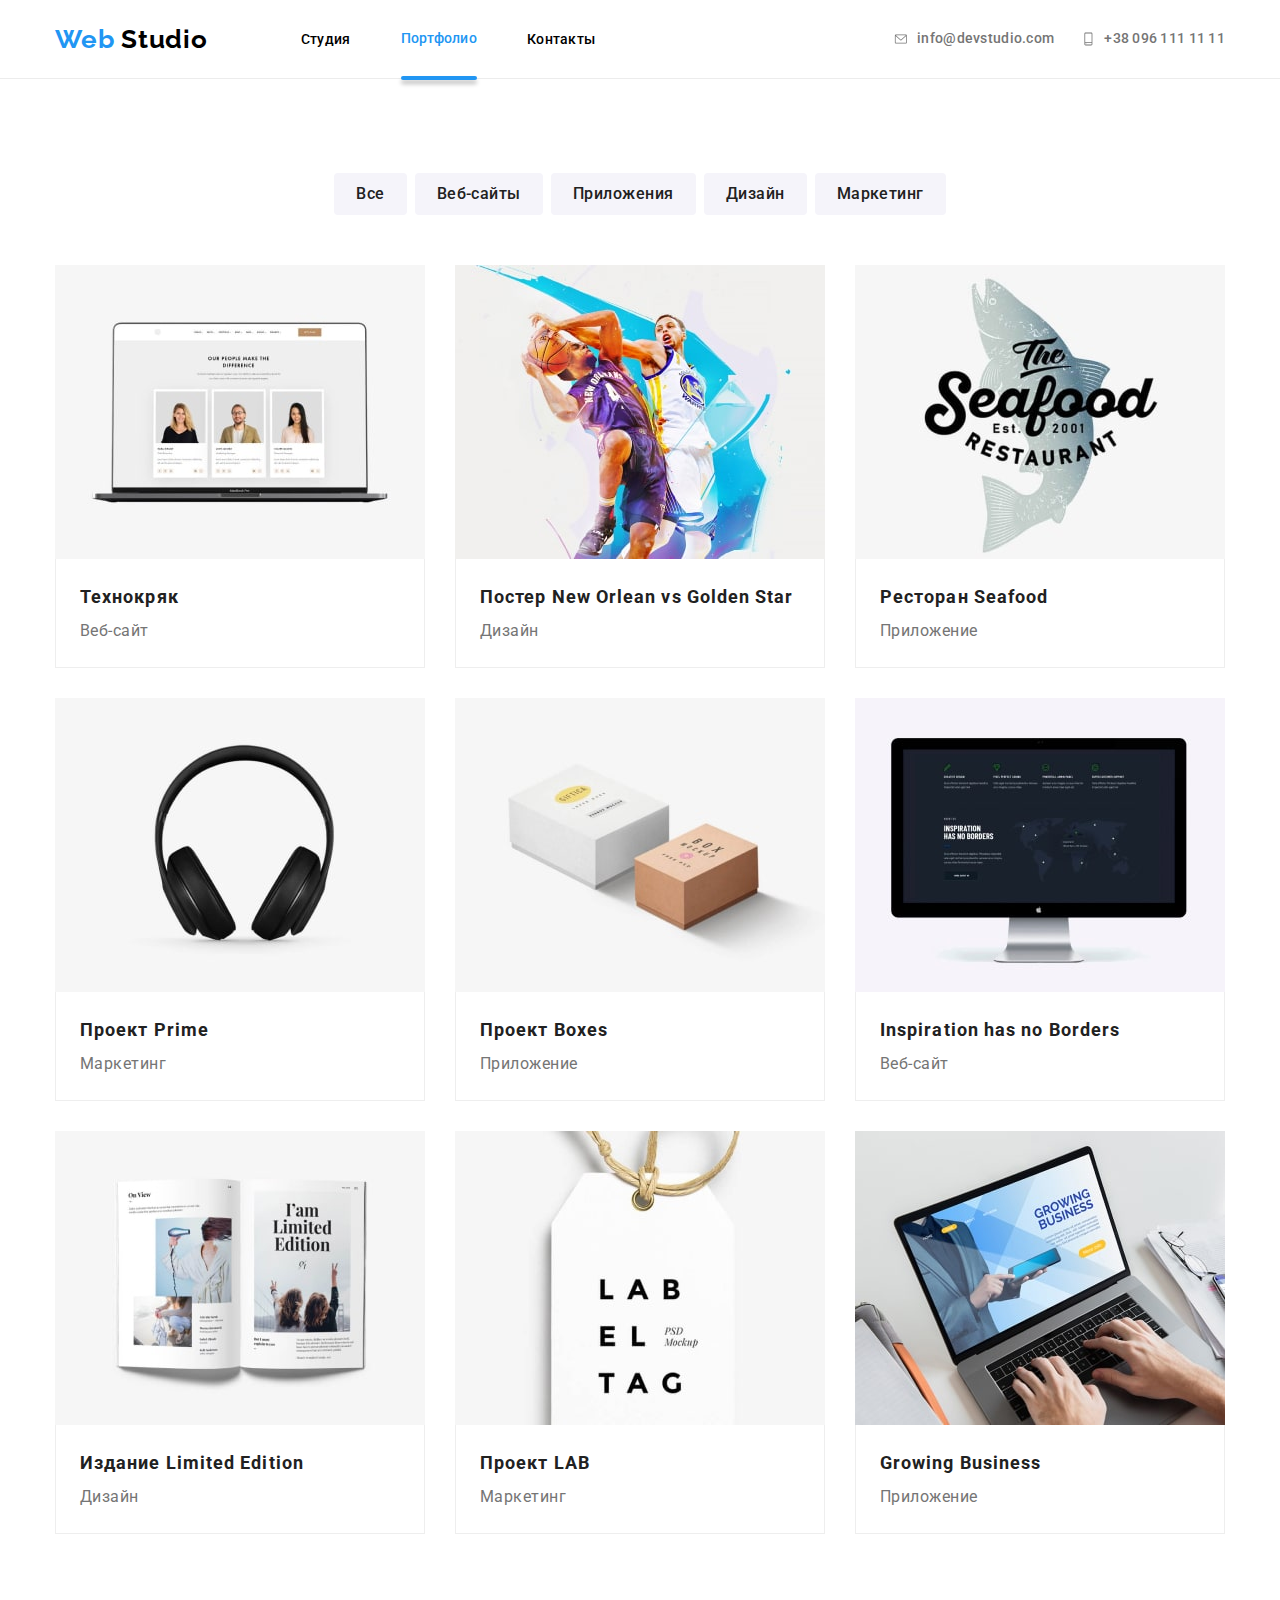
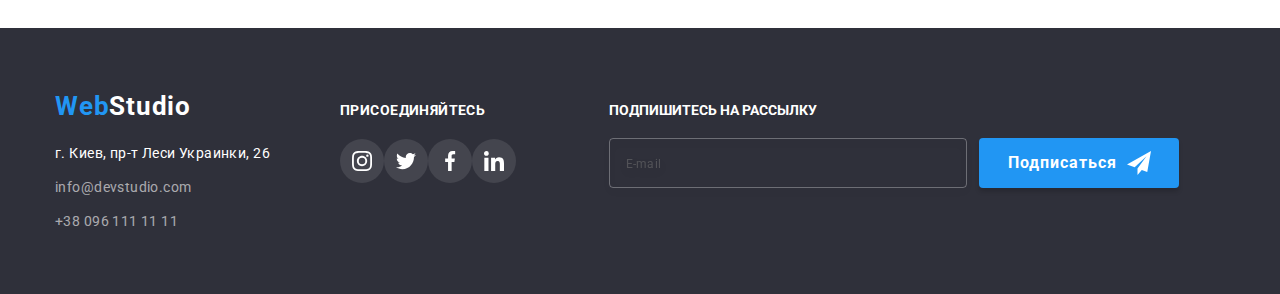
==== portfolio.html @ 538fdc93 "make hw-08" ====
<!DOCTYPE html>
<html lang="en">
<head>
    <meta charset="UTF-8">
    <meta http-equiv="X-UA-Compatible" content="IE=edge">
    <meta name="viewport" content="width=device-width, initial-scale=1.0">
    <title>homework-7-2</title>
    <link rel="preconnect" href="https://fonts.googleapis.com">
<link rel="preconnect" href="https://fonts.gstatic.com" crossorigin>
<link href="https://fonts.googleapis.com/css2?family=Montserrat&family=Oleo+Script&family=Raleway:wght@700&family=Roboto:wght@400;500;700;900&display=swap" rel="stylesheet">
<link rel="stylesheet" href="https://cdnjs.cloudflare.com/ajax/libs/modern-normalize/1.1.0/modern-normalize.min.css" integrity="sha512-wpPYUAdjBVSE4KJnH1VR1HeZfpl1ub8YT/NKx4PuQ5NmX2tKuGu6U/JRp5y+Y8XG2tV+wKQpNHVUX03MfMFn9Q==" crossorigin="anonymous" referrerpolicy="no-referrer" />
<link rel="stylesheet" href="./css/main.min.css">
<body>
    <header class="header">
        <div class="container">
<a class="logo header__logo" href="">Web
    <span class="part-logo">Studio</span>
</a>
    <nav class="nav" >
        <ul class="nav-list">
            <li class="list nav__item nav__margin">
                <a class="nav__link link" href="index.html">Студия
                </a>
            </li>
            <li class="list nav__item-current nav__margin">
                <a class="nav__link link" href="portfolio.html">Портфолио
                </a>
            </li>
            <li class="list nav__item nav__margin">
                <a class="nav__link link" href="">Контакты
                </a>
            </li>
        </ul>
</nav>
<div class="connect">
    <a class="connect__mail"  href="mailtohtpps/info@devstudio.com">
        <svg class="head-envelope" width="16" height="12">
            <use href="./images/symbol-defs.svg#icon-envelope">
            </use>
    </svg>info@devstudio.com
    </a>
    <a class="connect__phone" href="tel:+380961111111">
        <svg class="head-phone" width="10" height="16">
            <use href="./images/symbol-defs.svg#icon-smartphone">
            </use>
    </svg>+38 096 111 11 11
    </a>
</div>
</div>
    </header>
    <main>
        <section class="portfolio-section">
            <div class="container">
            <ul class="btn-group">
                <li class="list"><button type="button" class="main__button pointer">Все</button></li>
                <li class="list"><button type="button" class="main__button pointer">Веб-сайты</button></li>
                <li class="list"><button type="button" class="main__button pointer">Приложения</button></li>
                <li class="list"><button type="button" class="main__button pointer">Дизайн</button></li>
                <li class="list"><button type="button" class="main__button pointer">Маркетинг</button></li>
            </ul>        
            <ul class="grid">
                <li class="list grid__item grid__indent">
                    <article class="product">
                    <a class="link product__link" href="">
                    <div class="product__thumb">
                    <img src="./images/img-notebook.jpg" alt="site dispaying on screen of notebook" width="370" height="294">
                    <p class="product-description">
                        Ресурс предлагает комплексные предложения с разным уровнем функционала и сервисов. Все это позволит посетителю получить 
                            исчерпывающие сведения о компании или частном лице.
                    </p>
                    </div>
                        <div class="cards-footer">
                    <h3 class="product__title">
                        Технокряк
                    </h3>
                        <p class="product__description">Веб-сайт</p>
                    </div>
                </a>
            </article>
                </li>
                <li class="list grid__item">
                    <article class="product">
                <a class="link product__link" href="">
                    <img src="./images/img-basketball.jpg" alt="basketball teams battle poster" width="370" height="294">
                    <div class="cards-footer">
                        <h3 class="product__title">
                        Постер New Orlean vs Golden Star
                    </h3>
                        <p class="product__description">Дизайн</p>
                    </div>
                </a>
            </article>
                </li> 
                <li class="list grid__item">
                    <article class="product">
                    <a class="link product__link" href="">
                    <img src="./images/img-seafood.jpg" alt="seafood restaurant" width="370" height="294">
                        <div class="cards-footer">
                            <h3 class="product__title">
                            Ресторан Seafood
                        </h3>
                        <p class="product__description">Приложение</p>
                    </div>
                </a>
            </article>
                </li> 
                <li class="list grid__item">
                    <article class="product">
                    <a class="link product__link" href="">
                    <img src="./images/img-headphones.jpg" alt="headphones" width="370" height="294">
                    <div class="cards-footer">
                        <h3 class="product__title">
                            Проект Prime
                        </h3>
                        <p class="product__description">Маркетинг</p>
                    </div>
                </a>
            </article>
                </li> 
                <li class="list grid__item">
                    <article class="product">
                    <a class="link product__link" href="">
                    <img src="./images/img-box.jpg" alt="boxes" width="370" height="294">
                        <div class="cards-footer">
                            <h3 class="product__title">
                        Проект Boxes
                        </h3>
                        <p class="product__description">Приложение</p>
                    </div>
                </a>
            </article>
                </li> 
                <li class="list grid__item">
                    <a class="link product__link" href="">
                    <img src="./images/img-imac.jpg" alt="imac" width="370" height="294">
                        <div class="cards-footer">
                            <h3 class="product__title">
                        Inspiration has no Borders  
                        </h3>
                        <p class="product__description">Веб-сайт</p>
                    </div>
                </a>
                </li> 
                <li class="list grid__item">
                    <article class="product">
                    <a class="link product__link" href="">
                    <img class="card-image" src="./images/img-magazine.jpg" alt="open magazine" width="370" height="294">
                        <div class="cards-footer">
                            <h3 class="product__title">
                        Издание Limited Edition
                        </h3>
                        <p class="product__description">Дизайн</p>
                    </div>
                </a>
            </article>
                </li> 
                <li class="list grid__item">
                    <article class="product">
                    <a class="link product__link" href="">
                    <img class="card-image" src="./images/img-label.jpg" alt="label" width="370" height="294">
                        <div class="cards-footer">
                            <h3 class="product__title">
                            Проект LAB
                        </h3>
                        <p class="product__description">Маркетинг</p>
                    </div>
                    </a>
                </article>
                </li> 
                <li class="list grid__item">
                    <article class="product">
                    <a class="link product__link" href="">
                    <img class="card-image" src="./images/img-macbook.jpg" alt="people work on macbook" width="370" height="294">
                    <div class="cards-footer">
                        <h3 class="product__title">
                        Growing Business
                    </h3>
                        <p class="product__description">Приложение</p>
                    </div>
                </a>
            </article>
                </li>
            </ul>
        </div>
        </section>
    </main>
    <footer class="footer">
        <div class="container contact-wrap">
        <div>
        <a class="footer__logo" href="">Web<span class="footer__logo--part">Studio</span></a>
        <address class="adress">г. Киев, пр-т Леси Украинки, 26</address>
        <a class="link footer__link" href="mailtohtpps/info@devstudio.com">info@devstudio.com</a>
        <a class="link footer__link" href="tel:+380961111111">+38 096 111 11 11</a>
        </div>
        <div class="social-network-footer">
        <p class="join join__indent">присоединяйтесь</p>
        <ul class="social-network-list">
                    <li class="soc-item .list">
                        <a class="social-links" href="">
                        <svg class="worker-soc-icon" width="20" height="20">
                            <use href="./images/symbol-defs.svg#icon-instagram-2">
                            </use>
                        </svg>
                    </a>
                </li>
                    <li class="soc-item">
                        <a class="social-links" href="">
                        <svg class="worker-soc-icon" width="20" height="20">
                            <use href="./images/symbol-defs.svg#icon-twitter">
                            </use>
                        </svg>
                    </a>
                </li>
                    <li class="soc-item .list">
                        <a class="social-links" href="">
                        <svg class="worker-soc-icon" width="20" height="20">
                            <use href="./images/symbol-defs.svg#icon-facebook">
                            </use>
                        </svg>
                    </a>
                </li>
                    <li class="soc-item .list">
                        <a class="social-links" href="">
                        <svg class="worker-soc-icon" width="20" height="20">
                            <use href="./images/symbol-defs.svg#icon-linkedin">
                            </use>
                        </svg>
                    </a>
                </li>
                </ul>
            </div>
            <div class="footer-form-container">
                <form class="footer-form">
                  <div class="footer-mail-input">
                    <label for="footer-mail">Подпишитесь на рассылку</label>
                    <input 
                    class="sign-helper" 
                    type="text" 
                    name="footer-mail" 
                    id="footer-mail" 
                    placeholder="E-mail"
                    title="IvanSulyma@gmail.com">
                  </div>
                  <button type="submit" class="sign-button">Подписаться <svg class="footer-form-icon"
                    width="24px" height="24px">
                    <use href="./images/symbol-defs.svg#icon-send"></use>
                  </svg>
                </button>
                </form>
              </div>
            </div>
</footer>
</body>
</html>
---- css/main.min.css ----
:root{--accent-color: #2196F3;--accent-logo-color:#000000;--hero-color:#2F303A;--main-white-color:#FFFFFF;--second-section-color:#F5F4FA;--main-font-color:#757575;--header-color:#212121;--modal-window-background:rgba(0, 0, 0, 0.1)}/*! modern-normalize v1.1.0 | MIT License | https://github.com/sindresorhus/modern-normalize */*,::before,::after{box-sizing:border-box}html{line-height:1.15;-webkit-text-size-adjust:100%;-moz-tab-size:4;tab-size:4}body{margin:0;font-family:system-ui,-apple-system,"Segoe UI",Roboto,Helvetica,Arial,sans-serif,"Apple Color Emoji","Segoe UI Emoji"}hr{height:0;color:inherit}abbr[title]{text-decoration:underline dotted}b,strong{font-weight:bolder}code,kbd,samp,pre{font-family:ui-monospace,SFMono-Regular,Consolas,"Liberation Mono",Menlo,monospace;font-size:1em}small{font-size:80%}sub,sup{font-size:75%;line-height:0;position:relative;vertical-align:baseline}sub{bottom:-0.25em}sup{top:-0.5em}table{text-indent:0;border-color:inherit}button,input,optgroup,select,textarea{font-family:inherit;font-size:100%;line-height:1.15;margin:0}button,select{text-transform:none}button,[type=button],[type=reset],[type=submit]{-webkit-appearance:button}::-moz-focus-inner{border-style:none;padding:0}:-moz-focusring{outline:1px dotted ButtonText}:-moz-ui-invalid{box-shadow:none}legend{padding:0}progress{vertical-align:baseline}::-webkit-inner-spin-button,::-webkit-outer-spin-button{height:auto}[type=search]{-webkit-appearance:textfield;outline-offset:-2px}::-webkit-search-decoration{-webkit-appearance:none}::-webkit-file-upload-button{-webkit-appearance:button;font:inherit}summary{display:list-item}.container{width:100%;margin:0 auto;padding-left:15px;padding-right:15px}@media screen and (min-width: 480px){.container{width:480px}}@media screen and (min-width: 768px){.container{width:768px}}@media screen and (min-width: 1200px){.container{width:1200px}}body{font-family:"Roboto",monotype;color:var(--main-font-color)}p,h1,h2,h3,h4,h5,h6{margin:0}ul,ol{margin:0;padding-left:0;list-style:none}a{text-decoration:none}img{display:block;max-width:100%;height:auto;width:100%}.list{list-style:none}.logo{font-family:"Raleway",sans-serif;font-weight:700;font-size:26px;line-height:1.1923076923;letter-spacing:.03em;color:var(--accent-color);margin:15 24 0 25;transition-duration:250ms;transition-timing-function:cubic-bezier(0.4, 0, 0.2, 1)}.logo:hover{color:var(--accent-color)}.part-logo{color:var(--accent-logo-color);margin-right:93px}.part-logo:hover,.part-logo:focus{color:var(--accent-color)}.header{color:var(--main-white-color);border-bottom:1px solid #ececec}.header .container{display:flex;align-items:center}.nav-list{display:flex}.nav__item{padding-top:30px;padding-bottom:30px}.nav__item:not(:last-child){margin-right:50px}.nav__item-current{margin-right:50px}.nav__link{font-size:14px;font-weight:500;letter-spacing:.02em;line-height:1.14;color:var(--accent-logo-color);padding-top:10px;padding-bottom:10px;transition-duration:250ms;transition-timing-function:cubic-bezier(0.4, 0, 0.2, 1)}.nav__link:hover,.nav__link:focus{color:var(--accent-color)}.nav__item-current{display:flex;position:relative;align-items:center}.nav__item-current a{color:var(--accent-color)}.nav__item-current::after{content:"";position:absolute;width:100%;height:4px;background-color:var(--accent-color);border-radius:2px;box-shadow:0px 4px 4px rgba(0,0,0,.25);bottom:-2px;left:0}.connect{display:flex;margin-left:auto}.connect a{display:flex;font-size:14px;font-weight:500;letter-spacing:.02em;line-height:1.14;color:var(--main-font-color);padding-top:15px;padding-bottom:15px;align-items:center;transition-duration:250ms;transition-timing-function:cubic-bezier(0.4, 0, 0.2, 1)}.connect a:hover,.connect a:focus{color:var(--accent-color)}.connect__mail{margin-right:30px}.head-phone{margin-right:10px;align-items:center;fill:currentColor}.head-envelope{margin-right:10px;fill:currentColor}.hero{margin:0 auto;background-image:linear-gradient(rgba(47, 48, 58, 0.4), rgba(47, 48, 58, 0.4)),url(../images/hero-img.jpg);background-color:var(--hero-color);background-repeat:no-repeat;background-size:cover}.hero-container{display:block;padding-top:200px;padding-bottom:200px}.hero__header{font-size:44px;font-weight:900;letter-spacing:.06em;line-height:1.36;text-align:center;text-transform:uppercase;color:var(--main-white-color);max-width:696px;margin:0 auto 30px}.hero__button{min-width:200px;height:50px;justify-content:center;font-family:"Roboto",monotype;font-weight:700;font-size:16px;line-height:1.875;align-items:center;letter-spacing:.06em;color:var(--main-white-color);background-color:var(--accent-color);border-radius:4px;margin:0 500px;border:none}.hero__button:hover,.hero__button:focus{color:var(--main-white-color);box-shadow:0px 4px 4px rgba(0,0,0,.15)}.pointer{cursor:pointer}.spec__list{display:flex;flex-wrap:wrap;gap:30px}.spec__list--indent{margin-bottom:30px}.specific{padding-top:60px;padding-bottom:60px}@media screen and (min-width: 1200px){.specific{padding-top:94px;padding-bottom:94px}}.head-spec-list{font-size:14px;font-weight:700;letter-spacing:.03em;line-height:1.14;text-transform:uppercase;color:var(--header-color);margin-bottom:10px;text-align:center}.main-font{font-size:14px;letter-spacing:.03em;line-height:1.7}.spec__list--rectangle{display:flex;min-height:120px;background-color:var(--second-section-color);border-radius:4px;justify-content:space-around;align-items:center}@media screen and (min-width: 768px){.spec__item{width:calc((100% - 30px)/2)}}@media screen and (min-width: 1200px){.spec__item{width:calc((100% - 90px)/4)}}.work{padding-bottom:94px}@media screen and (max-width: 1200px){.work{display:none}}.work__header{font-size:36px;font-weight:700;letter-spacing:.03em;line-height:1.17;text-align:center;color:var(--header-color)}.header__indent{margin-bottom:50px}.work__item{position:relative}.work-bottom-text{display:inline-block;font-size:14px;font-weight:700;letter-spacing:.03em;line-height:1.14;color:var(--main-white-color);text-align:center;vertical-align:top;text-transform:uppercase;padding:27px 0;content:"";position:absolute;bottom:0;width:100%;background-color:rgba(47,48,58,.8)}.work__list{display:flex}.work__list .list:not(:last-child){margin-right:30px}.worker-soc-icon-team{fill:#afb1b8}.social-links:hover .worker-soc-icon-team{fill:#fff}.social-links:focus .worker-soc-icon-team{fill:#fff}.team{background-color:var(--second-section-color)}@media screen and (max-width: 480px){.team{padding-top:60px;padding-bottom:60px}}@media screen and (min-width: 480px){.team{padding-top:60px;padding-bottom:60px}}@media screen and (min-width: 1200px){.team{padding-top:94px;padding-bottom:94px}}.team__list{display:flex;flex-wrap:wrap;gap:30px}.team__item{width:100%;min-height:368px;box-shadow:0px 1px 3px rgba(0,0,0,.12),0px 1px 1px rgba(0,0,0,.14),0px 2px 1px rgba(0,0,0,.2);border-radius:0px 0px 4px 4px}@media screen and (min-width: 768px){.team__item{width:calc((100% - 30px)/2)}}@media screen and (min-width: 1200px){.team__item{width:calc((100% - 90px)/4)}}.team__image{max-width:100%;height:auto;display:block}.card-header{margin:0;padding:30px 0;background-color:var(--main-white-color);border-radius:0px 0px 4px 4px}.team__header{font-size:36px;font-weight:700;letter-spacing:.03em;line-height:1.17;text-align:center;color:var(--header-color)}@media screen and (max-width: 480px){.team__header{font-size:28px}}@media screen and (min-width: 480px){.team__header{font-size:28px}}@media screen and (min-width: 1200px){.team__header{font-size:36px}}.work__header{font-size:16px;font-weight:500;letter-spacing:.03em;line-height:1.18;text-align:center;margin-bottom:10px;color:var(--header-color)}.team-workers{text-align:center;margin-bottom:20px}.social__list{display:flex;justify-content:center}.social__item{width:44px;height:44px;margin-right:10px;border-radius:50%}.social__item :last-child{margin-right:0}.social__links{width:100%;height:100%;border-radius:50%;display:flex;justify-content:center;align-items:center;transition-duration:250ms;transition-timing-function:cubic-bezier(0.4, 0, 0.2, 1)}.social__links:hover,.social__links:focus{background-color:var(--accent-color)}.social__links:hover .worker-soc-icon-team,.social__links:focus .worker-soc-icon-team{fill:#fff}.client{min-height:100%}.client__list{display:flex;flex-wrap:wrap;gap:30px}@media screen and (min-width: 480px){.client__list{margin-bottom:60px}}.client__item{width:100%}@media screen and (min-width: 480px){.client__item{width:calc((100% - 30px)/2)}}@media screen and (min-width: 768px){.client__item{width:calc((100% - 60px)/3)}}@media screen and (min-width: 1200px){.client__item{width:calc((100% - 150px)/6)}}.client__icon{width:100%;height:92px;height:41px;width:47px;padding:16px 32px;transition-duration:250ms;transition-timing-function:cubic-bezier(0.4, 0, 0.2, 1)}.client__link{display:flex;width:100%;height:92px;justify-content:center;align-items:center;border:1px solid #afb1b8;fill:#afb1b8;border-radius:4px;transition-duration:250ms;transition-timing-function:cubic-bezier(0.4, 0, 0.2, 1)}.client__link svg{width:100%;height:100%}.client__link:hover,.client__link :focus{border-color:var(--accent-color)}.client__link:hover .client__icon,.client__link:focus .client__icon{fill:var(--accent-color)}.client__header{padding-top:60px;text-align:center;color:var(--header-color)}@media screen and (max-width: 480px){.client__header{font-size:28px}}@media screen and (min-width: 480px){.client__header{font-size:28px}}@media screen and (min-width: 1200px){.client__header{font-size:36px}}.footer__logo{font-size:26px;font-weight:700;letter-spacing:.03em;line-height:1.2;color:var(--accent-color);transition-duration:250ms;transition-timing-function:cubic-bezier(0.4, 0, 0.2, 1)}.footer__logo:hover,.footer__logo:focus{color:var(--accent-color)}.footer__logo--part{font-size:26px;font-weight:700;letter-spacing:.03em;line-height:1.2;color:var(--main-white-color)}.footer__logo--part:hover{color:var(--accent-color)}.footer__logo{margin-bottom:20px}.footer{padding-top:60px;padding-bottom:60px;background-color:var(--hero-color)}.footer a{display:block}.contact-wrap.container{display:flex;align-items:baseline}.footer__link{font-family:"Roboto",monotype;font-size:14px;letter-spacing:.03em;line-height:1.7;color:rgba(255,255,255,.6);transition-duration:250ms;transition-timing-function:cubic-bezier(0.4, 0, 0.2, 1)}.footer__link:not(:last-child){margin-bottom:10px}.footer__link:hover,.footer__link:focus{color:var(--accent-color)}address{font-size:14px;letter-spacing:.03em;line-height:1.7;font-style:normal;color:var(--main-white-color)}address :hover,address :focus{color:var(--accent-color)}.adress{margin-bottom:10px}.social-network-footer{display:flex;flex-direction:column;margin-left:70px}.join{font-size:14px;font-weight:700;letter-spacing:.03em;line-height:1.14;text-transform:uppercase;color:var(--main-white-color)}.join__indent{margin-top:10;margin-bottom:0}.social-network-list{display:flex;margin-top:20px}.social-network-list .social-links{padding:12px;width:44px;height:44px;display:block;border-radius:50%;background-color:rgba(255,255,255,.1)}.worker-soc-icon{fill:var(--main-white-color)}.social-links{transition-duration:250ms;transition-timing-function:cubic-bezier(0.4, 0, 0.2, 1)}.social-links:hover,.social-links:focus{background-color:var(--accent-color)}.social-links:hover .worker-soc-icon{fill:#fff}.social-links:focus .worker-soc-icon{fill:#fff}.footer-link:hover{color:var(--accent-color)}.footer-form{display:flex;align-items:flex-end}.footer-mail-input{display:flex;flex-direction:column}.footer-mail-input .helper::placeholder{color:rgba(255,255,255,.6)}.footer-mail-input label{font-weight:700;font-size:14px;line-height:1.142;text-transform:uppercase;color:var(--main-white-color)}.sign-helper{margin-top:20px;padding-top:15px;padding-right:16px;padding-bottom:15px;padding-left:16px;width:358px;border:1px solid rgba(255,255,255,.3);filter:drop-shadow(0px 4px 4px rgba(0, 0, 0, 0.15));border-radius:4px;background-color:rgba(0,0,0,0);color:var(--main-white-color);cursor:pointer}.footer-form-container{padding-top:14px;margin-left:93px}.sign-button{margin-left:12px;padding-top:10px;padding-right:28px;padding-bottom:10px;padding-left:29px;display:flex;align-items:center;font-weight:700;font-size:16px;line-height:1.875;letter-spacing:.06em;color:var(--main-white-color);background-color:var(--accent-color);border:0;box-shadow:0px 4px 4px rgba(0,0,0,.15);border-radius:4px;cursor:pointer}.footer-form-icon{margin-left:10px}.backdrop{width:100%;height:100vh;background-color:var(--modal-window-background);position:fixed;border:solid 1px var(--modal-window-background);top:0;transition-duration:250ms;transition-timing-function:cubic-bezier(0.4, 0, 0.2, 1);transition-delay:50ms}.backdrop.is-hidden .modal{transform:translate(0) scale(0.1);transform:rotate(180deg)}.modal{width:528px;min-height:581px;background-color:var(--main-white-color);border-radius:5px;box-shadow:0px 1px 3px rgba(0,0,0,.12),0px 1px 1px rgba(0,0,0,.14),0px 2px 1px rgba(0,0,0,.2);position:absolute;top:50%;left:50%;transform:translate(-50%, -50%) scale(1) rotate(0);transition:transform 300ms;padding:40px}.modal__title{font-size:20px;font-weight:700;letter-spacing:.03em;line-height:1.15;color:var(--header-color);margin-bottom:12px}.modal-close-button{position:absolute;top:8px;right:8px;width:30px;height:30px;border-radius:50%;padding:0;background-color:var(--main-white-color);border-color:var(--modal-window-background);outline:rgba(0,0,0,0);transition-duration:250ms;transition-timing-function:cubic-bezier(0.4, 0, 0.2, 1)}.modal-close-button:hover,.modal-close-button:focus{fill:var(--accent-color);cursor:pointer}.is-hidden{visibility:hidden;opacity:0;pointer-events:none}.modal-field{position:relative}.modal-input{width:100%;margin-bottom:10px;height:40px;border:1px solid rgba(33,33,33,.2);border-radius:4px;background-color:var(--main-white-color);padding-left:42px;padding-top:12px;padding-bottom:12px;color:var(--header-color);outline:rgba(0,0,0,0);transition-duration:250ms;transition-timing-function:cubic-bezier(0.4, 0, 0.2, 1);margin-top:4px}.modal-input:hover,.modal-input:focus{border-color:var(--accent-color);cursor:pointer}.modal-input::placeholder{font-size:12px;font-weight:400;letter-spacing:.01em;line-height:1.15;color:var(--main-font-color);outline:rgba(0,0,0,0)}.modal-input:hover+.modal-icon,.modal-input:focus+.modal-icon{fill:var(--accent-color)}.modal-icon{position:absolute;top:50%;left:15px;transform:translateY(-15%);transition-duration:250ms;transition-timing-function:cubic-bezier(0.4, 0, 0.2, 1)}.check-text{color:#2f303a;font-size:14px;display:flex}.check-text::before{content:"";width:16px;height:12px;border:2px solid #000;border-radius:3px;margin-right:5px}.modal-button{width:200px;height:50px;left:700px;top:712px;background:var(--accent-color);box-shadow:0px 4px 4px rgba(0,0,0,.15);border-radius:4px;border:none;font-size:16px;font-weight:700;letter-spacing:.06em;line-height:1.88;display:flex;justify-content:center;align-items:center;text-align:center;color:var(--main-white-color);outline:rgba(0,0,0,0);margin:0 auto;transition-duration:250ms;transition-timing-function:cubic-bezier(0.4, 0, 0.2, 1)}.modal-button:hover,.modal-button:focus{box-shadow:inset 0 0 10px 5px rgba(0,0,0,.3)}.modal-label{font-size:12px;letter-spacing:.01em;line-height:1.16;color:var(--main-font-color);padding-bottom:4px}.modal-text{width:100%;height:120px;border:1px solid rgba(33,33,33,.2);border-radius:4px;resize:none;font-size:12px;letter-spacing:.01em;line-height:1.16;color:var(--header-color);padding:12px 16px;outline:rgba(0,0,0,0);margin-top:4px;margin-bottom:20px}.modal-text:hover,.modal-text:focus{border-color:var(--accent-color);cursor:pointer}:last-child::placeholder{font-size:12px;letter-spacing:.01em;line-height:1.16;color:rgba(117,117,117,.5)}.modal-check{font-size:14px;letter-spacing:.03em;line-height:1.7;outline:rgba(0,0,0,0);transition-duration:250ms;transition-timing-function:cubic-bezier(0.4, 0, 0.2, 1)}.modal-check:checked+.checkbox-label::before{background-color:var(--accent-color);background-image:url(../svg/SVG/apply.svg);border:none;background-repeat:no-repeat;background-position:center}.modal-check:focus+.checkbox-label::before{border-color:var(--accent-color)}.modal-field{border-color:rgba(0,0,0,0);width:100%;padding:0}.modal-field-check{padding-top:0;margin-top:0;margin-bottom:30px;padding:0}.checkbox-label{display:flex;font-size:14px;letter-spacing:.03em;line-height:1.7;color:var(--main-font-color);align-items:center}.checkbox-label::before{content:"";width:16px;height:15px;border:2px solid var(--accent-logo-color);border-radius:3px;margin-right:8px}label .checkbox-label::before{margin-left:15px}.privacy-link{font-size:14px;letter-spacing:.03em;line-height:1.7;text-decoration-line:underline;color:var(--accent-color);margin:0;padding-left:3px}.visually-hidden{position:absolute;white-space:nowrap;width:1px;height:1px;overflow:hidden;border:0;padding:0;clip:rect(0 0 0 0);clip-path:inset(50%);margin:-1px}.main__button{font-size:16px;font-weight:500;letter-spacing:.03em;line-height:1.6;text-align:center;color:var(--header-color);background-color:var(--second-section-color);border:0px;border-radius:4px;transition-duration:250ms;transition-timing-function:cubic-bezier(0.4, 0, 0.2, 1)}.main__button:hover,.main__button:focus{background:var(--accent-color);color:var(--main-white-color);box-shadow:0px 3px 1px rgba(0,0,0,.1),0px 1px 2px rgba(0,0,0,.08),0px 2px 2px rgba(0,0,0,.12);border-radius:4px}.btn-group{display:flex;justify-content:center;margin-bottom:50px}.btn-group button{padding:8px 22px;border:none}.btn-group .list+.list{margin-left:8px}.grid{display:flex;flex-wrap:wrap;justify-content:center}.grid__item{min-width:calc((100% - 90px)/3);border-bottom:solid 1px #eee;margin-right:30px}.grid__item:nth-child(3n){margin-right:0}.grid__item:nth-child(-n+6){margin-bottom:30px}.grid__item:hover .product-description,.grid__item:focus .product-description{transform:translateY(0%)}.grid__item:hover,.grid__item:focus{box-shadow:0px 1px 1px rgba(0,0,0,.12),0px 4px 4px rgba(0,0,0,.06),1px 4px 6px rgba(0,0,0,.16)}.product__title{font-size:18px;font-weight:700;letter-spacing:.06em;line-height:2;color:var(--header-color);transition-duration:250ms;transition-timing-function:cubic-bezier(0.4, 0, 0.2, 1)}.product__description{font-size:16px;letter-spacing:.03em;line-height:2;color:var(--main-font-color)}.portfolio-section{background-color:var(--main-white-color);padding-top:94px;padding-bottom:94px}.product{display:block;width:370px}.product__thumb{position:relative;overflow:hidden}.product-description{position:absolute;font-size:18px;letter-spacing:.03em;line-height:1.55;top:0;width:100%;min-height:100%;background-color:rgba(33,150,243,.9);color:var(--main-white-color);padding:63px 24px;transform:translateY(100%);transition-duration:250ms;transition-timing-function:cubic-bezier(0.4, 0, 0.2, 1)}.product__link{display:block}.cards-footer{padding:20px 24px 20px 24px;border-left:solid 1px #eee;border-right:solid 1px #eee}/*# sourceMappingURL=main.min.css.map */
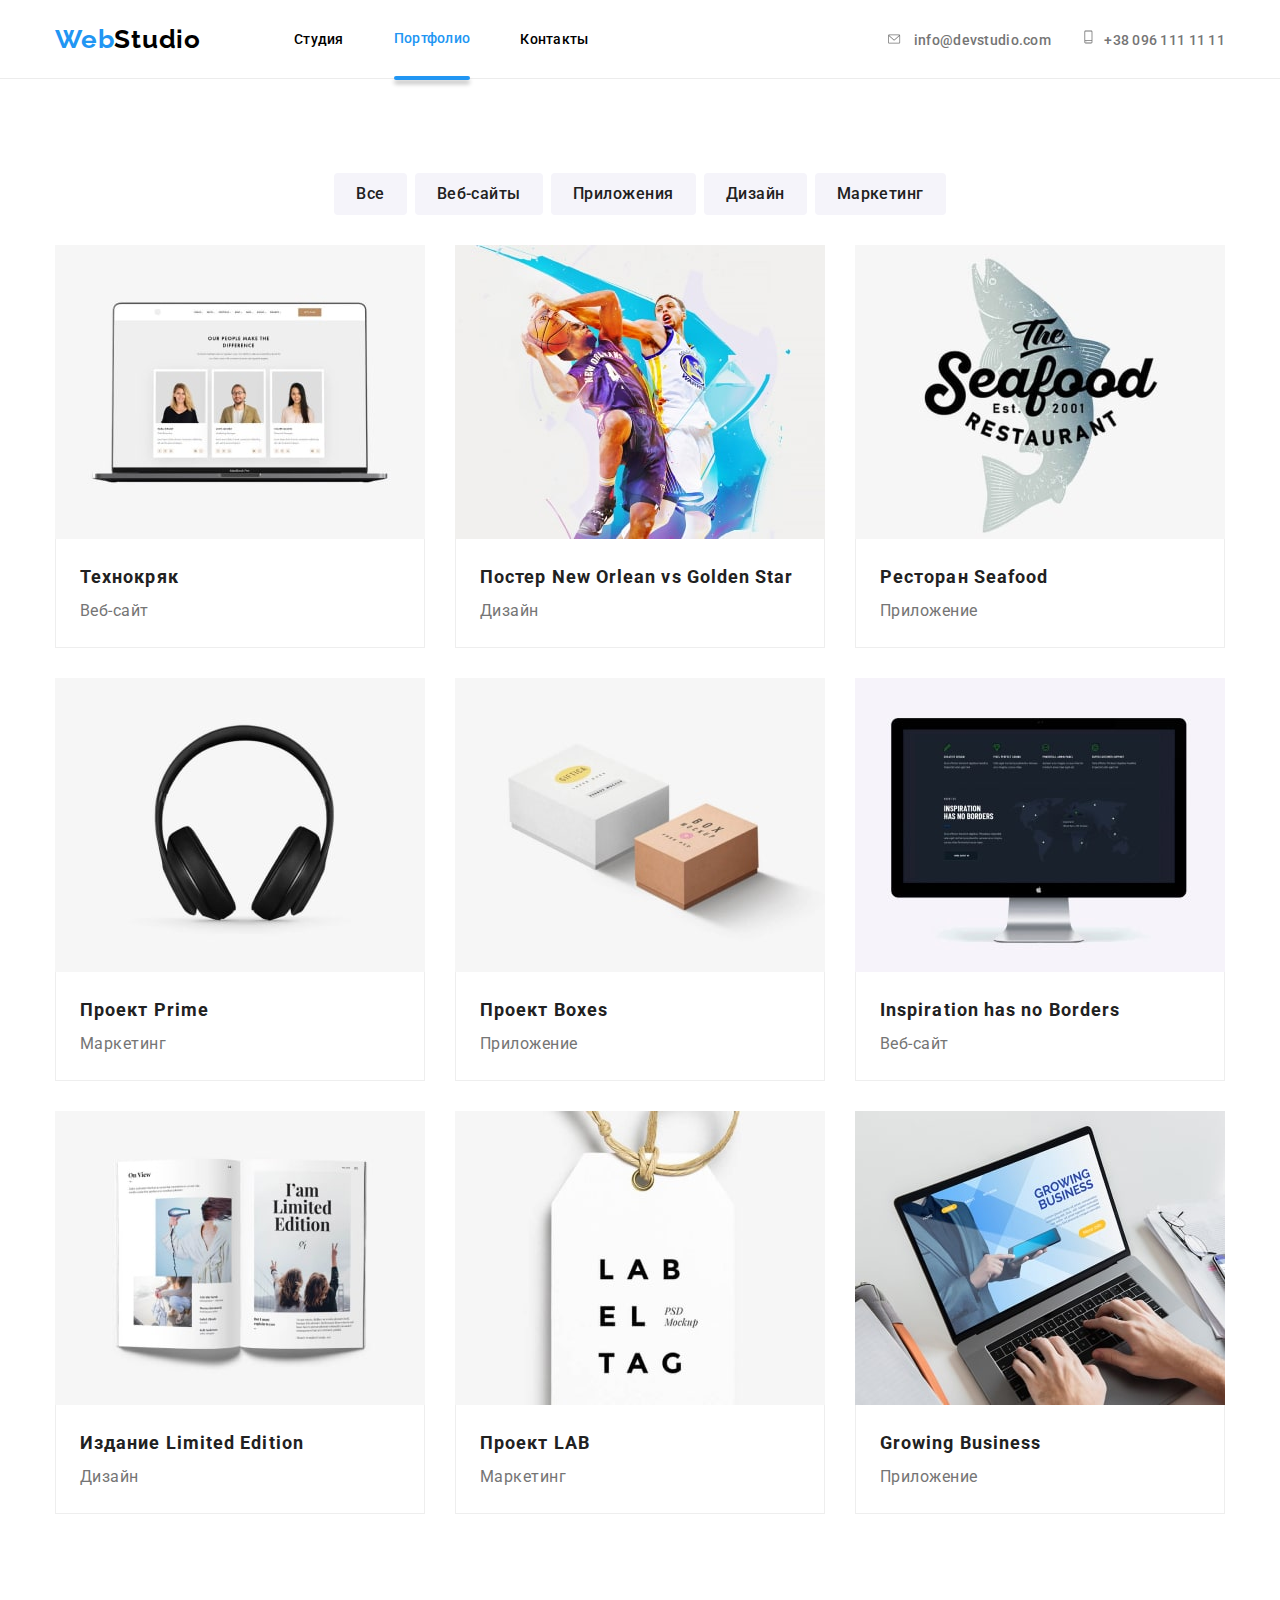
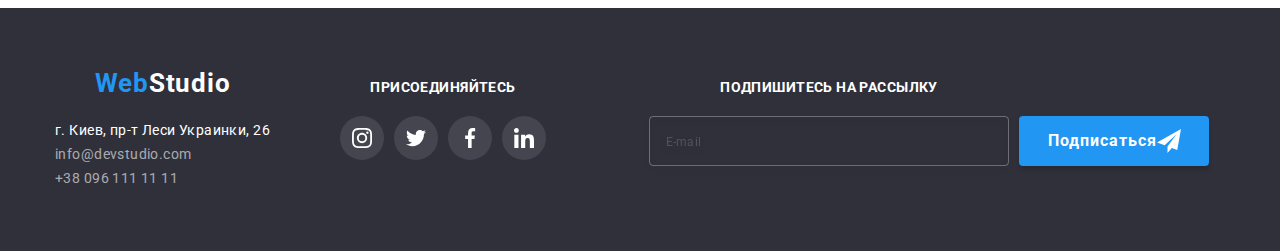
==== commit 37111c92: "next commit" ====
--- a/portfolio.html
+++ b/portfolio.html
@@ -4,7 +4,7 @@
     <meta charset="UTF-8">
     <meta http-equiv="X-UA-Compatible" content="IE=edge">
     <meta name="viewport" content="width=device-width, initial-scale=1.0">
-    <title>homework-7-2</title>
+    <title>homework-8-2</title>
     <link rel="preconnect" href="https://fonts.googleapis.com">
 <link rel="preconnect" href="https://fonts.gstatic.com" crossorigin>
 <link href="https://fonts.googleapis.com/css2?family=Montserrat&family=Oleo+Script&family=Raleway:wght@700&family=Roboto:wght@400;500;700;900&display=swap" rel="stylesheet">
@@ -13,20 +13,20 @@
 <body>
     <header class="header">
         <div class="container">
-<a class="logo header__logo" href="">Web
-    <span class="part-logo">Studio</span>
+<a class="logo" href="">Web
+    <span class="logo__part">Studio</span>
 </a>
     <nav class="nav" >
         <ul class="nav-list">
-            <li class="list nav__item nav__margin">
+            <li class="list nav__item">
                 <a class="nav__link link" href="index.html">Студия
                 </a>
             </li>
-            <li class="list nav__item-current nav__margin">
+            <li class="list nav__item-current">
                 <a class="nav__link link" href="portfolio.html">Портфолио
                 </a>
             </li>
-            <li class="list nav__item nav__margin">
+            <li class="list nav__item">
                 <a class="nav__link link" href="">Контакты
                 </a>
             </li>
@@ -46,20 +46,67 @@
     </svg>+38 096 111 11 11
     </a>
 </div>
+<button class="menu-open-btn" type="button">
+    <svg width="40" height="40">
+        <use href="./images/symbol-defs.svg#icon-menu-mobile"></use>
+    </svg>
+</button>
+</div>
+<div class="mob-menu is-hidden">
+    <div class="mob-container">
+    <button class="menu-close-btn" type="button">
+        <svg width="40" height="40">
+            <use href="./images/symbol-defs.svg#icon-close-menu-mobile"></use>
+        </svg>
+    </button>
+    <nav class="mob-nav" >
+        <ul class="mob-menu-list">
+            <li class="list mob__item current">
+                <a class="mob__link link" href="index.html">Студия</a>
+            </li>
+            <li class="list mob__item">
+                <a class="mob__link link" href="portfolio.html">Портфолио</a>
+            </li>
+            <li class="list mob__item">
+                <a class="mob__link link" href="">Контакты</a>
+            </li>
+        </ul>
+    </nav>
+    <div class="mob-connect">
+        <a class="mob__phone" href="tel:+380961111111">+38 096 111 11 11
+        </a>
+        <a class="mob__mail"  href="mailtohtpps/info@devstudio.com">info@devstudio.com
+        </a>
+        <ul class="mob-menu-social">
+            <li class="list social-mob__item current">
+                <a class="social-mob__link link" href="index.html">Instagram</a>
+            </li>
+            <li class="list social-mob__item">
+                <a class="social-mob__link link" href="portfolio.html">Twitter</a>
+            </li>
+            <li class="list social-mob__item">
+                <a class="social-mob__link link" href="">Facebook</a>
+            </li>
+            <li class="list social-mob__item">
+                <a class="social-mob__link link" href="">LinkedIn</a>
+            </li>
+        </ul>
+</div>
+</div>
 </div>
     </header>
     <main>
         <section class="portfolio-section">
             <div class="container">
-            <ul class="btn-group">
-                <li class="list"><button type="button" class="main__button pointer">Все</button></li>
-                <li class="list"><button type="button" class="main__button pointer">Веб-сайты</button></li>
-                <li class="list"><button type="button" class="main__button pointer">Приложения</button></li>
-                <li class="list"><button type="button" class="main__button pointer">Дизайн</button></li>
-                <li class="list"><button type="button" class="main__button pointer">Маркетинг</button></li>
+            <ul class="portfolio-list">
+                <li class="portfolio__item"><button type="button" class="main__button pointer">Все</button></li>
+                <li class="portfolio__item"><button type="button" class="main__button pointer">Веб-сайты</button></li>
+                <li class="portfolio__item"><button type="button" class="main__button pointer">Приложения</button></li>
+                <li class="portfolio__item"><button type="button" class="main__button pointer">Дизайн</button></li>
+                <li class="portfolio__item"><button type="button" class="main__button pointer">Маркетинг</button></li>
             </ul>        
             <ul class="grid">
-                <li class="list grid__item grid__indent">
+                <li class="list grid__item">
                     <article class="product">
                     <a class="link product__link" href="">
                     <div class="product__thumb">
@@ -186,11 +233,12 @@
     </main>
     <footer class="footer">
         <div class="container contact-wrap">
-        <div>
+            <div class="footer__block">
+        <div class="footer__lp">
         <a class="footer__logo" href="">Web<span class="footer__logo--part">Studio</span></a>
         <address class="adress">г. Киев, пр-т Леси Украинки, 26</address>
-        <a class="link footer__link" href="mailtohtpps/info@devstudio.com">info@devstudio.com</a>
-        <a class="link footer__link" href="tel:+380961111111">+38 096 111 11 11</a>
+        <a class="link footer__mail" href="mailtohtpps/info@devstudio.com">info@devstudio.com</a>
+        <a class="link footer__phone" href="tel:+380961111111">+38 096 111 11 11</a>
         </div>
         <div class="social-network-footer">
         <p class="join join__indent">присоединяйтесь</p>
@@ -229,9 +277,11 @@
                 </li>
                 </ul>
             </div>
+            </div>
             <div class="footer-form-container">
                 <form class="footer-form">
-                  <div class="footer-mail-input">
+                <div class="footer-mail-input">
+                    
                     <label for="footer-mail">Подпишитесь на рассылку</label>
                     <input 
                     class="sign-helper" 
@@ -240,15 +290,16 @@
                     id="footer-mail" 
                     placeholder="E-mail"
                     title="IvanSulyma@gmail.com">
-                  </div>
-                  <button type="submit" class="sign-button">Подписаться <svg class="footer-form-icon"
-                    width="24px" height="24px">
+                </div>
+                <button type="submit" class="sign-button">Подписаться 
+                    <svg class="footer-form-icon" width="24px" height="24px">
                     <use href="./images/symbol-defs.svg#icon-send"></use>
-                  </svg>
+                </svg>
                 </button>
                 </form>
-              </div>
             </div>
+</div>
 </footer>
+<script src="./js/menu.js"></script>
 </body>
 </html>--- a/css/main.min.css
+++ b/css/main.min.css
@@ -1 +1 @@
-:root{--accent-color: #2196F3;--accent-logo-color:#000000;--hero-color:#2F303A;--main-white-color:#FFFFFF;--second-section-color:#F5F4FA;--main-font-color:#757575;--header-color:#212121;--modal-window-background:rgba(0, 0, 0, 0.1)}/*! modern-normalize v1.1.0 | MIT License | https://github.com/sindresorhus/modern-normalize */*,::before,::after{box-sizing:border-box}html{line-height:1.15;-webkit-text-size-adjust:100%;-moz-tab-size:4;tab-size:4}body{margin:0;font-family:system-ui,-apple-system,"Segoe UI",Roboto,Helvetica,Arial,sans-serif,"Apple Color Emoji","Segoe UI Emoji"}hr{height:0;color:inherit}abbr[title]{text-decoration:underline dotted}b,strong{font-weight:bolder}code,kbd,samp,pre{font-family:ui-monospace,SFMono-Regular,Consolas,"Liberation Mono",Menlo,monospace;font-size:1em}small{font-size:80%}sub,sup{font-size:75%;line-height:0;position:relative;vertical-align:baseline}sub{bottom:-0.25em}sup{top:-0.5em}table{text-indent:0;border-color:inherit}button,input,optgroup,select,textarea{font-family:inherit;font-size:100%;line-height:1.15;margin:0}button,select{text-transform:none}button,[type=button],[type=reset],[type=submit]{-webkit-appearance:button}::-moz-focus-inner{border-style:none;padding:0}:-moz-focusring{outline:1px dotted ButtonText}:-moz-ui-invalid{box-shadow:none}legend{padding:0}progress{vertical-align:baseline}::-webkit-inner-spin-button,::-webkit-outer-spin-button{height:auto}[type=search]{-webkit-appearance:textfield;outline-offset:-2px}::-webkit-search-decoration{-webkit-appearance:none}::-webkit-file-upload-button{-webkit-appearance:button;font:inherit}summary{display:list-item}.container{width:100%;margin:0 auto;padding-left:15px;padding-right:15px}@media screen and (min-width: 480px){.container{width:480px}}@media screen and (min-width: 768px){.container{width:768px}}@media screen and (min-width: 1200px){.container{width:1200px}}body{font-family:"Roboto",monotype;color:var(--main-font-color)}p,h1,h2,h3,h4,h5,h6{margin:0}ul,ol{margin:0;padding-left:0;list-style:none}a{text-decoration:none}img{display:block;max-width:100%;height:auto;width:100%}.list{list-style:none}.logo{font-family:"Raleway",sans-serif;font-weight:700;font-size:26px;line-height:1.1923076923;letter-spacing:.03em;color:var(--accent-color);margin:15 24 0 25;transition-duration:250ms;transition-timing-function:cubic-bezier(0.4, 0, 0.2, 1)}.logo:hover{color:var(--accent-color)}.part-logo{color:var(--accent-logo-color);margin-right:93px}.part-logo:hover,.part-logo:focus{color:var(--accent-color)}.header{color:var(--main-white-color);border-bottom:1px solid #ececec}.header .container{display:flex;align-items:center}.nav-list{display:flex}.nav__item{padding-top:30px;padding-bottom:30px}.nav__item:not(:last-child){margin-right:50px}.nav__item-current{margin-right:50px}.nav__link{font-size:14px;font-weight:500;letter-spacing:.02em;line-height:1.14;color:var(--accent-logo-color);padding-top:10px;padding-bottom:10px;transition-duration:250ms;transition-timing-function:cubic-bezier(0.4, 0, 0.2, 1)}.nav__link:hover,.nav__link:focus{color:var(--accent-color)}.nav__item-current{display:flex;position:relative;align-items:center}.nav__item-current a{color:var(--accent-color)}.nav__item-current::after{content:"";position:absolute;width:100%;height:4px;background-color:var(--accent-color);border-radius:2px;box-shadow:0px 4px 4px rgba(0,0,0,.25);bottom:-2px;left:0}.connect{display:flex;margin-left:auto}.connect a{display:flex;font-size:14px;font-weight:500;letter-spacing:.02em;line-height:1.14;color:var(--main-font-color);padding-top:15px;padding-bottom:15px;align-items:center;transition-duration:250ms;transition-timing-function:cubic-bezier(0.4, 0, 0.2, 1)}.connect a:hover,.connect a:focus{color:var(--accent-color)}.connect__mail{margin-right:30px}.head-phone{margin-right:10px;align-items:center;fill:currentColor}.head-envelope{margin-right:10px;fill:currentColor}.hero{margin:0 auto;background-image:linear-gradient(rgba(47, 48, 58, 0.4), rgba(47, 48, 58, 0.4)),url(../images/hero-img.jpg);background-color:var(--hero-color);background-repeat:no-repeat;background-size:cover}.hero-container{display:block;padding-top:200px;padding-bottom:200px}.hero__header{font-size:44px;font-weight:900;letter-spacing:.06em;line-height:1.36;text-align:center;text-transform:uppercase;color:var(--main-white-color);max-width:696px;margin:0 auto 30px}.hero__button{min-width:200px;height:50px;justify-content:center;font-family:"Roboto",monotype;font-weight:700;font-size:16px;line-height:1.875;align-items:center;letter-spacing:.06em;color:var(--main-white-color);background-color:var(--accent-color);border-radius:4px;margin:0 500px;border:none}.hero__button:hover,.hero__button:focus{color:var(--main-white-color);box-shadow:0px 4px 4px rgba(0,0,0,.15)}.pointer{cursor:pointer}.spec__list{display:flex;flex-wrap:wrap;gap:30px}.spec__list--indent{margin-bottom:30px}.specific{padding-top:60px;padding-bottom:60px}@media screen and (min-width: 1200px){.specific{padding-top:94px;padding-bottom:94px}}.head-spec-list{font-size:14px;font-weight:700;letter-spacing:.03em;line-height:1.14;text-transform:uppercase;color:var(--header-color);margin-bottom:10px;text-align:center}.main-font{font-size:14px;letter-spacing:.03em;line-height:1.7}.spec__list--rectangle{display:flex;min-height:120px;background-color:var(--second-section-color);border-radius:4px;justify-content:space-around;align-items:center}@media screen and (min-width: 768px){.spec__item{width:calc((100% - 30px)/2)}}@media screen and (min-width: 1200px){.spec__item{width:calc((100% - 90px)/4)}}.work{padding-bottom:94px}@media screen and (max-width: 1200px){.work{display:none}}.work__header{font-size:36px;font-weight:700;letter-spacing:.03em;line-height:1.17;text-align:center;color:var(--header-color)}.header__indent{margin-bottom:50px}.work__item{position:relative}.work-bottom-text{display:inline-block;font-size:14px;font-weight:700;letter-spacing:.03em;line-height:1.14;color:var(--main-white-color);text-align:center;vertical-align:top;text-transform:uppercase;padding:27px 0;content:"";position:absolute;bottom:0;width:100%;background-color:rgba(47,48,58,.8)}.work__list{display:flex}.work__list .list:not(:last-child){margin-right:30px}.worker-soc-icon-team{fill:#afb1b8}.social-links:hover .worker-soc-icon-team{fill:#fff}.social-links:focus .worker-soc-icon-team{fill:#fff}.team{background-color:var(--second-section-color)}@media screen and (max-width: 480px){.team{padding-top:60px;padding-bottom:60px}}@media screen and (min-width: 480px){.team{padding-top:60px;padding-bottom:60px}}@media screen and (min-width: 1200px){.team{padding-top:94px;padding-bottom:94px}}.team__list{display:flex;flex-wrap:wrap;gap:30px}.team__item{width:100%;min-height:368px;box-shadow:0px 1px 3px rgba(0,0,0,.12),0px 1px 1px rgba(0,0,0,.14),0px 2px 1px rgba(0,0,0,.2);border-radius:0px 0px 4px 4px}@media screen and (min-width: 768px){.team__item{width:calc((100% - 30px)/2)}}@media screen and (min-width: 1200px){.team__item{width:calc((100% - 90px)/4)}}.team__image{max-width:100%;height:auto;display:block}.card-header{margin:0;padding:30px 0;background-color:var(--main-white-color);border-radius:0px 0px 4px 4px}.team__header{font-size:36px;font-weight:700;letter-spacing:.03em;line-height:1.17;text-align:center;color:var(--header-color)}@media screen and (max-width: 480px){.team__header{font-size:28px}}@media screen and (min-width: 480px){.team__header{font-size:28px}}@media screen and (min-width: 1200px){.team__header{font-size:36px}}.work__header{font-size:16px;font-weight:500;letter-spacing:.03em;line-height:1.18;text-align:center;margin-bottom:10px;color:var(--header-color)}.team-workers{text-align:center;margin-bottom:20px}.social__list{display:flex;justify-content:center}.social__item{width:44px;height:44px;margin-right:10px;border-radius:50%}.social__item :last-child{margin-right:0}.social__links{width:100%;height:100%;border-radius:50%;display:flex;justify-content:center;align-items:center;transition-duration:250ms;transition-timing-function:cubic-bezier(0.4, 0, 0.2, 1)}.social__links:hover,.social__links:focus{background-color:var(--accent-color)}.social__links:hover .worker-soc-icon-team,.social__links:focus .worker-soc-icon-team{fill:#fff}.client{min-height:100%}.client__list{display:flex;flex-wrap:wrap;gap:30px}@media screen and (min-width: 480px){.client__list{margin-bottom:60px}}.client__item{width:100%}@media screen and (min-width: 480px){.client__item{width:calc((100% - 30px)/2)}}@media screen and (min-width: 768px){.client__item{width:calc((100% - 60px)/3)}}@media screen and (min-width: 1200px){.client__item{width:calc((100% - 150px)/6)}}.client__icon{width:100%;height:92px;height:41px;width:47px;padding:16px 32px;transition-duration:250ms;transition-timing-function:cubic-bezier(0.4, 0, 0.2, 1)}.client__link{display:flex;width:100%;height:92px;justify-content:center;align-items:center;border:1px solid #afb1b8;fill:#afb1b8;border-radius:4px;transition-duration:250ms;transition-timing-function:cubic-bezier(0.4, 0, 0.2, 1)}.client__link svg{width:100%;height:100%}.client__link:hover,.client__link :focus{border-color:var(--accent-color)}.client__link:hover .client__icon,.client__link:focus .client__icon{fill:var(--accent-color)}.client__header{padding-top:60px;text-align:center;color:var(--header-color)}@media screen and (max-width: 480px){.client__header{font-size:28px}}@media screen and (min-width: 480px){.client__header{font-size:28px}}@media screen and (min-width: 1200px){.client__header{font-size:36px}}.footer__logo{font-size:26px;font-weight:700;letter-spacing:.03em;line-height:1.2;color:var(--accent-color);transition-duration:250ms;transition-timing-function:cubic-bezier(0.4, 0, 0.2, 1)}.footer__logo:hover,.footer__logo:focus{color:var(--accent-color)}.footer__logo--part{font-size:26px;font-weight:700;letter-spacing:.03em;line-height:1.2;color:var(--main-white-color)}.footer__logo--part:hover{color:var(--accent-color)}.footer__logo{margin-bottom:20px}.footer{padding-top:60px;padding-bottom:60px;background-color:var(--hero-color)}.footer a{display:block}.contact-wrap.container{display:flex;align-items:baseline}.footer__link{font-family:"Roboto",monotype;font-size:14px;letter-spacing:.03em;line-height:1.7;color:rgba(255,255,255,.6);transition-duration:250ms;transition-timing-function:cubic-bezier(0.4, 0, 0.2, 1)}.footer__link:not(:last-child){margin-bottom:10px}.footer__link:hover,.footer__link:focus{color:var(--accent-color)}address{font-size:14px;letter-spacing:.03em;line-height:1.7;font-style:normal;color:var(--main-white-color)}address :hover,address :focus{color:var(--accent-color)}.adress{margin-bottom:10px}.social-network-footer{display:flex;flex-direction:column;margin-left:70px}.join{font-size:14px;font-weight:700;letter-spacing:.03em;line-height:1.14;text-transform:uppercase;color:var(--main-white-color)}.join__indent{margin-top:10;margin-bottom:0}.social-network-list{display:flex;margin-top:20px}.social-network-list .social-links{padding:12px;width:44px;height:44px;display:block;border-radius:50%;background-color:rgba(255,255,255,.1)}.worker-soc-icon{fill:var(--main-white-color)}.social-links{transition-duration:250ms;transition-timing-function:cubic-bezier(0.4, 0, 0.2, 1)}.social-links:hover,.social-links:focus{background-color:var(--accent-color)}.social-links:hover .worker-soc-icon{fill:#fff}.social-links:focus .worker-soc-icon{fill:#fff}.footer-link:hover{color:var(--accent-color)}.footer-form{display:flex;align-items:flex-end}.footer-mail-input{display:flex;flex-direction:column}.footer-mail-input .helper::placeholder{color:rgba(255,255,255,.6)}.footer-mail-input label{font-weight:700;font-size:14px;line-height:1.142;text-transform:uppercase;color:var(--main-white-color)}.sign-helper{margin-top:20px;padding-top:15px;padding-right:16px;padding-bottom:15px;padding-left:16px;width:358px;border:1px solid rgba(255,255,255,.3);filter:drop-shadow(0px 4px 4px rgba(0, 0, 0, 0.15));border-radius:4px;background-color:rgba(0,0,0,0);color:var(--main-white-color);cursor:pointer}.footer-form-container{padding-top:14px;margin-left:93px}.sign-button{margin-left:12px;padding-top:10px;padding-right:28px;padding-bottom:10px;padding-left:29px;display:flex;align-items:center;font-weight:700;font-size:16px;line-height:1.875;letter-spacing:.06em;color:var(--main-white-color);background-color:var(--accent-color);border:0;box-shadow:0px 4px 4px rgba(0,0,0,.15);border-radius:4px;cursor:pointer}.footer-form-icon{margin-left:10px}.backdrop{width:100%;height:100vh;background-color:var(--modal-window-background);position:fixed;border:solid 1px var(--modal-window-background);top:0;transition-duration:250ms;transition-timing-function:cubic-bezier(0.4, 0, 0.2, 1);transition-delay:50ms}.backdrop.is-hidden .modal{transform:translate(0) scale(0.1);transform:rotate(180deg)}.modal{width:528px;min-height:581px;background-color:var(--main-white-color);border-radius:5px;box-shadow:0px 1px 3px rgba(0,0,0,.12),0px 1px 1px rgba(0,0,0,.14),0px 2px 1px rgba(0,0,0,.2);position:absolute;top:50%;left:50%;transform:translate(-50%, -50%) scale(1) rotate(0);transition:transform 300ms;padding:40px}.modal__title{font-size:20px;font-weight:700;letter-spacing:.03em;line-height:1.15;color:var(--header-color);margin-bottom:12px}.modal-close-button{position:absolute;top:8px;right:8px;width:30px;height:30px;border-radius:50%;padding:0;background-color:var(--main-white-color);border-color:var(--modal-window-background);outline:rgba(0,0,0,0);transition-duration:250ms;transition-timing-function:cubic-bezier(0.4, 0, 0.2, 1)}.modal-close-button:hover,.modal-close-button:focus{fill:var(--accent-color);cursor:pointer}.is-hidden{visibility:hidden;opacity:0;pointer-events:none}.modal-field{position:relative}.modal-input{width:100%;margin-bottom:10px;height:40px;border:1px solid rgba(33,33,33,.2);border-radius:4px;background-color:var(--main-white-color);padding-left:42px;padding-top:12px;padding-bottom:12px;color:var(--header-color);outline:rgba(0,0,0,0);transition-duration:250ms;transition-timing-function:cubic-bezier(0.4, 0, 0.2, 1);margin-top:4px}.modal-input:hover,.modal-input:focus{border-color:var(--accent-color);cursor:pointer}.modal-input::placeholder{font-size:12px;font-weight:400;letter-spacing:.01em;line-height:1.15;color:var(--main-font-color);outline:rgba(0,0,0,0)}.modal-input:hover+.modal-icon,.modal-input:focus+.modal-icon{fill:var(--accent-color)}.modal-icon{position:absolute;top:50%;left:15px;transform:translateY(-15%);transition-duration:250ms;transition-timing-function:cubic-bezier(0.4, 0, 0.2, 1)}.check-text{color:#2f303a;font-size:14px;display:flex}.check-text::before{content:"";width:16px;height:12px;border:2px solid #000;border-radius:3px;margin-right:5px}.modal-button{width:200px;height:50px;left:700px;top:712px;background:var(--accent-color);box-shadow:0px 4px 4px rgba(0,0,0,.15);border-radius:4px;border:none;font-size:16px;font-weight:700;letter-spacing:.06em;line-height:1.88;display:flex;justify-content:center;align-items:center;text-align:center;color:var(--main-white-color);outline:rgba(0,0,0,0);margin:0 auto;transition-duration:250ms;transition-timing-function:cubic-bezier(0.4, 0, 0.2, 1)}.modal-button:hover,.modal-button:focus{box-shadow:inset 0 0 10px 5px rgba(0,0,0,.3)}.modal-label{font-size:12px;letter-spacing:.01em;line-height:1.16;color:var(--main-font-color);padding-bottom:4px}.modal-text{width:100%;height:120px;border:1px solid rgba(33,33,33,.2);border-radius:4px;resize:none;font-size:12px;letter-spacing:.01em;line-height:1.16;color:var(--header-color);padding:12px 16px;outline:rgba(0,0,0,0);margin-top:4px;margin-bottom:20px}.modal-text:hover,.modal-text:focus{border-color:var(--accent-color);cursor:pointer}:last-child::placeholder{font-size:12px;letter-spacing:.01em;line-height:1.16;color:rgba(117,117,117,.5)}.modal-check{font-size:14px;letter-spacing:.03em;line-height:1.7;outline:rgba(0,0,0,0);transition-duration:250ms;transition-timing-function:cubic-bezier(0.4, 0, 0.2, 1)}.modal-check:checked+.checkbox-label::before{background-color:var(--accent-color);background-image:url(../svg/SVG/apply.svg);border:none;background-repeat:no-repeat;background-position:center}.modal-check:focus+.checkbox-label::before{border-color:var(--accent-color)}.modal-field{border-color:rgba(0,0,0,0);width:100%;padding:0}.modal-field-check{padding-top:0;margin-top:0;margin-bottom:30px;padding:0}.checkbox-label{display:flex;font-size:14px;letter-spacing:.03em;line-height:1.7;color:var(--main-font-color);align-items:center}.checkbox-label::before{content:"";width:16px;height:15px;border:2px solid var(--accent-logo-color);border-radius:3px;margin-right:8px}label .checkbox-label::before{margin-left:15px}.privacy-link{font-size:14px;letter-spacing:.03em;line-height:1.7;text-decoration-line:underline;color:var(--accent-color);margin:0;padding-left:3px}.visually-hidden{position:absolute;white-space:nowrap;width:1px;height:1px;overflow:hidden;border:0;padding:0;clip:rect(0 0 0 0);clip-path:inset(50%);margin:-1px}.main__button{font-size:16px;font-weight:500;letter-spacing:.03em;line-height:1.6;text-align:center;color:var(--header-color);background-color:var(--second-section-color);border:0px;border-radius:4px;transition-duration:250ms;transition-timing-function:cubic-bezier(0.4, 0, 0.2, 1)}.main__button:hover,.main__button:focus{background:var(--accent-color);color:var(--main-white-color);box-shadow:0px 3px 1px rgba(0,0,0,.1),0px 1px 2px rgba(0,0,0,.08),0px 2px 2px rgba(0,0,0,.12);border-radius:4px}.btn-group{display:flex;justify-content:center;margin-bottom:50px}.btn-group button{padding:8px 22px;border:none}.btn-group .list+.list{margin-left:8px}.grid{display:flex;flex-wrap:wrap;justify-content:center}.grid__item{min-width:calc((100% - 90px)/3);border-bottom:solid 1px #eee;margin-right:30px}.grid__item:nth-child(3n){margin-right:0}.grid__item:nth-child(-n+6){margin-bottom:30px}.grid__item:hover .product-description,.grid__item:focus .product-description{transform:translateY(0%)}.grid__item:hover,.grid__item:focus{box-shadow:0px 1px 1px rgba(0,0,0,.12),0px 4px 4px rgba(0,0,0,.06),1px 4px 6px rgba(0,0,0,.16)}.product__title{font-size:18px;font-weight:700;letter-spacing:.06em;line-height:2;color:var(--header-color);transition-duration:250ms;transition-timing-function:cubic-bezier(0.4, 0, 0.2, 1)}.product__description{font-size:16px;letter-spacing:.03em;line-height:2;color:var(--main-font-color)}.portfolio-section{background-color:var(--main-white-color);padding-top:94px;padding-bottom:94px}.product{display:block;width:370px}.product__thumb{position:relative;overflow:hidden}.product-description{position:absolute;font-size:18px;letter-spacing:.03em;line-height:1.55;top:0;width:100%;min-height:100%;background-color:rgba(33,150,243,.9);color:var(--main-white-color);padding:63px 24px;transform:translateY(100%);transition-duration:250ms;transition-timing-function:cubic-bezier(0.4, 0, 0.2, 1)}.product__link{display:block}.cards-footer{padding:20px 24px 20px 24px;border-left:solid 1px #eee;border-right:solid 1px #eee}/*# sourceMappingURL=main.min.css.map */+:root{--accent-color: #2196F3;--accent-logo-color:#000000;--hero-color:#2F303A;--main-white-color:#FFFFFF;--second-section-color:#F5F4FA;--main-font-color:#757575;--header-color:#212121;--modal-window-background:rgba(0, 0, 0, 0.1)}/*! modern-normalize v1.1.0 | MIT License | https://github.com/sindresorhus/modern-normalize */*,::before,::after{box-sizing:border-box}html{line-height:1.15;-webkit-text-size-adjust:100%;-moz-tab-size:4;tab-size:4}body{margin:0;font-family:system-ui,-apple-system,"Segoe UI",Roboto,Helvetica,Arial,sans-serif,"Apple Color Emoji","Segoe UI Emoji"}hr{height:0;color:inherit}abbr[title]{text-decoration:underline dotted}b,strong{font-weight:bolder}code,kbd,samp,pre{font-family:ui-monospace,SFMono-Regular,Consolas,"Liberation Mono",Menlo,monospace;font-size:1em}small{font-size:80%}sub,sup{font-size:75%;line-height:0;position:relative;vertical-align:baseline}sub{bottom:-0.25em}sup{top:-0.5em}table{text-indent:0;border-color:inherit}button,input,optgroup,select,textarea{font-family:inherit;font-size:100%;line-height:1.15;margin:0}button,select{text-transform:none}button,[type=button],[type=reset],[type=submit]{-webkit-appearance:button}::-moz-focus-inner{border-style:none;padding:0}:-moz-focusring{outline:1px dotted ButtonText}:-moz-ui-invalid{box-shadow:none}legend{padding:0}progress{vertical-align:baseline}::-webkit-inner-spin-button,::-webkit-outer-spin-button{height:auto}[type=search]{-webkit-appearance:textfield;outline-offset:-2px}::-webkit-search-decoration{-webkit-appearance:none}::-webkit-file-upload-button{-webkit-appearance:button;font:inherit}summary{display:list-item}.container{width:100%;margin:0 auto;padding-left:15px;padding-right:15px}@media screen and (min-width: 480px){.container{width:480px}}@media screen and (min-width: 768px){.container{width:768px}}@media screen and (min-width: 1200px){.container{width:1200px}}body{font-family:"Roboto",monotype;color:var(--main-font-color)}p,h1,h2,h3,h4,h5,h6{margin:0}ul,ol{margin:0;padding-left:0;list-style:none}a{text-decoration:none}img{display:block;max-width:100%;height:auto;width:100%}.list{list-style:none}.logo{font-family:"Raleway",sans-serif;font-size:26px;font-weight:700;letter-spacing:.03em;line-height:1.19;color:var(--accent-color);margin:16px 15px}@media screen and (min-width: 768px){.logo{font-size:24px;font-weight:700;letter-spacing:.03em;line-height:1.16;margin:0;padding:0;display:flex}}@media screen and (min-width: 1200px){.logo{font-size:26px;font-weight:700;letter-spacing:.03em;line-height:1.19}}.logo__part{font-size:26px;font-weight:700;letter-spacing:.03em;line-height:1.19;color:var(--accent-logo-color)}.logo__part:hover,.logo__part:focus{color:var(--accent-color)}.logo__part:hover,.logo__part:focus{color:var(--accent-color)}@media screen and (min-width: 768px){.logo__part{font-size:24px;font-weight:700;letter-spacing:.03em;line-height:1.16;margin-right:88px}}@media screen and (min-width: 1200px){.logo__part{font-size:26px;font-weight:700;letter-spacing:.03em;line-height:1.19;margin-right:93px}}.header{color:var(--main-white-color);border-bottom:1px solid #ececec}@media screen and (max-width: 767px){.header{padding:0px 15px}}.header .container{position:relative;display:flex;align-items:center}@media screen and (max-width: 767px){.nav{display:none}}.nav-list{display:flex}.nav__item{padding-top:30px;padding-bottom:30px}.nav__item:not(:last-child){margin-right:50px}.nav__item-current{margin-right:50px}.nav__link{font-size:14px;font-weight:500;letter-spacing:.02em;line-height:1.14;color:var(--accent-logo-color);padding-top:10px;padding-bottom:10px;transition-duration:250ms;transition-timing-function:cubic-bezier(0.4, 0, 0.2, 1)}.nav__link:hover,.nav__link:focus{color:var(--accent-color)}.nav__item-current{display:flex;position:relative;align-items:center}.nav__item-current a{color:var(--accent-color)}.nav__item-current::after{content:"";position:absolute;width:100%;height:4px;background-color:var(--accent-color);border-radius:2px;box-shadow:0px 4px 4px rgba(0,0,0,.25);bottom:-2px;left:0}.connect{margin-left:84px}@media screen and (max-width: 767px){.connect{display:none}}@media screen and (min-width: 1200px){.connect{margin-left:auto}}.connect a{font-size:12px;font-weight:500;letter-spacing:.02em;line-height:1.7;text-align:start;color:var(--main-font-color);padding-top:15px;padding-bottom:15px;transition-duration:250ms;transition-timing-function:cubic-bezier(0.4, 0, 0.2, 1)}@media screen and (min-width: 1200px){.connect a{font-size:14px;font-weight:500;letter-spacing:.02em;line-height:1.14}}.connect a:hover,.connect a:focus{color:var(--accent-color)}.connect__mail{margin-right:30px}.head-phone{margin-right:10px;align-items:center;fill:currentColor}.head-envelope{margin-right:10px;fill:currentColor}.menu-open-btn{display:block;position:absolute;top:0;right:0;background-color:rgba(0,0,0,0);border:none;padding:10px 15px}.menu-open-btn:hover,.menu-open-btn:focus{fill:var(--accent-color);transition-duration:250ms;transition-timing-function:cubic-bezier(0.4, 0, 0.2, 1)}@media screen and (min-width: 768px){.menu-open-btn{display:none}}.menu-close-btn{display:block;position:absolute;top:0;right:0;background-color:rgba(0,0,0,0);border:none;padding:10px 15px}.menu-close-btn:hover,.menu-close-btn:focus{fill:var(--accent-color);transition-duration:250ms;transition-timing-function:cubic-bezier(0.4, 0, 0.2, 1)}.mob-menu{position:fixed;top:0;left:0;background-color:var(--main-white-color);width:100vw;height:100vh;padding:48px 40px;z-index:1}@media screen and (min-width: 768px){.mob-menu{display:none}}.mob__item:not(:last-child){margin-bottom:32px}.mob-menu-list{margin-bottom:302px}.mob__link{font-size:40px;font-weight:500;letter-spacing:.02em;line-height:1.17;color:var(--header-color)}.mob__link:hover,.mob__link:focus{color:var(--accent-color);transition-duration:250ms;transition-timing-function:cubic-bezier(0.4, 0, 0.2, 1)}.mob-connect{display:flex;flex-direction:column}.mob__phone{display:block;font-size:34px;font-weight:500;letter-spacing:.02em;line-height:1.18;color:var(--accent-color);padding-bottom:32px;transition-duration:250ms;transition-timing-function:cubic-bezier(0.4, 0, 0.2, 1)}@media screen and (max-width: 479px){.mob__phone{font-size:24px;font-weight:500;letter-spacing:.02em;line-height:1.18}}.mob__mail{font-size:24px;font-weight:500;letter-spacing:.02em;line-height:1.17;color:var(--main-font-color);padding-bottom:64px}.mob__mail:hover,.mob__mail:focus{color:var(--accent-color);transition-duration:250ms;transition-timing-function:cubic-bezier(0.4, 0, 0.2, 1)}.mob-menu-social{display:flex}@media screen and (max-width: 479px){.mob-menu-social{font-size:16px;font-weight:500;letter-spacing:.02em;line-height:1.18;flex-wrap:wrap;justify-content:center}}.social-mob__item:not(:last-child){border-right:1px solid rgba(33,33,33,.2);transition-duration:250ms;transition-timing-function:cubic-bezier(0.4, 0, 0.2, 1)}.social-mob__item:not(:last-child){padding-right:10px}.social-mob__item:not(:first-child){padding-left:10px}@media screen and (max-width: 380px){.social-mob__item{padding-bottom:3px;padding-left:2px;padding-right:3px;margin-bottom:20px}.social-mob__item:nth-child(2){border-right:none}}.social-mob__link{font-size:18px;font-weight:500;letter-spacing:.02em;line-height:1.2;color:var(--accent-color);transition-duration:250ms;transition-timing-function:cubic-bezier(0.4, 0, 0.2, 1)}.hero{margin:0 auto;background-image:linear-gradient(rgba(47, 48, 58, 0.4), rgba(47, 48, 58, 0.4)),url(../images/hero-img.jpg);background-color:var(--hero-color);background-repeat:no-repeat;background-size:cover}.hero-container{padding:118px 60px}@media screen and (min-width: 768px){.hero-container{padding:118px 204px}}@media screen and (min-width: 1200px){.hero-container{padding:200px 237px}}.hero__header{font-weight:900;letter-spacing:.06em;line-height:1.6;text-align:center;text-transform:uppercase;color:var(--main-white-color);margin:0 auto 30px}@media screen and (max-width: 479px){.hero__header{font-size:22px}}@media screen and (min-width: 1200px){.hero__header{font-size:44px;line-height:1.36}}.hero__button{display:flex;justify-content:center;align-items:center;min-width:200px;height:50px;font-size:16px;font-weight:700;letter-spacing:.06em;line-height:1.88;color:var(--main-white-color);background-color:var(--accent-color);border-radius:4px;margin:0 auto;border:none}.hero__button:hover,.hero__button:focus{color:var(--main-white-color);box-shadow:0px 4px 4px rgba(0,0,0,.15)}.pointer{cursor:pointer}.spec__list{display:flex;flex-wrap:wrap;gap:30px}.spec__list--indent{margin-bottom:30px}.specific{padding-top:60px;padding-bottom:60px}@media screen and (min-width: 1200px){.specific{padding-top:94px;padding-bottom:94px}}.head-spec-list{font-size:14px;font-weight:700;letter-spacing:.03em;line-height:1.14;text-transform:uppercase;color:var(--header-color);margin-bottom:10px;text-align:center}.main-font{font-size:14px;letter-spacing:.03em;line-height:1.7}.spec__list--rectangle{display:flex;min-height:120px;background-color:var(--second-section-color);border-radius:4px;justify-content:space-around;align-items:center}@media screen and (min-width: 768px){.spec__item{width:calc((100% - 30px)/2)}}@media screen and (min-width: 1200px){.spec__item{width:calc((100% - 90px)/4)}}.work{padding-bottom:94px}.work__head{font-size:36px;font-weight:700;letter-spacing:.03em;line-height:1.17;text-align:center;color:var(--header-color)}.work__item{position:relative}.work__list{display:flex}.work__list .list:not(:last-child){margin-right:30px}@media screen and (max-width: 1199px){.work{display:none}}.header__indent{margin-bottom:50px}.work-bottom-text{display:inline-block;font-size:14px;font-weight:700;letter-spacing:.03em;line-height:1.14;color:var(--main-white-color);text-align:center;vertical-align:top;text-transform:uppercase;padding:27px 0;content:"";position:absolute;bottom:0;width:100%;background-color:rgba(47,48,58,.8)}.worker-soc-icon-team{fill:#afb1b8}.social-links:hover .worker-soc-icon-team{fill:#fff}.social-links:focus .worker-soc-icon-team{fill:#fff}.team{background-color:var(--second-section-color)}@media screen and (max-width: 480px){.team{padding-top:60px;padding-bottom:60px}}@media screen and (min-width: 480px){.team{padding-top:60px;padding-bottom:60px}}@media screen and (min-width: 1200px){.team{padding-top:94px;padding-bottom:94px}}.team__list{display:flex;flex-wrap:wrap;gap:30px}.team__item{width:100%;min-height:368px;box-shadow:0px 1px 3px rgba(0,0,0,.12),0px 1px 1px rgba(0,0,0,.14),0px 2px 1px rgba(0,0,0,.2);border-radius:0px 0px 4px 4px}@media screen and (min-width: 768px){.team__item{width:calc((100% - 30px)/2)}}@media screen and (min-width: 1200px){.team__item{width:calc((100% - 90px)/4)}}.team__image{max-width:100%;height:auto;display:block}.card-header{margin:0;padding:30px 0;background-color:var(--main-white-color);border-radius:0px 0px 4px 4px}.team__header{font-size:36px;font-weight:700;letter-spacing:.03em;line-height:1.17;text-align:center;color:var(--header-color)}@media screen and (max-width: 480px){.team__header{font-size:28px}}@media screen and (min-width: 480px){.team__header{font-size:28px}}@media screen and (min-width: 1200px){.team__header{font-size:36px}}.work__header{font-size:16px;font-weight:500;letter-spacing:.03em;line-height:1.18;text-align:center;margin-bottom:10px;color:var(--header-color)}.team-workers{text-align:center;margin-bottom:20px}.social__list{display:flex;justify-content:center}.social__item{width:44px;height:44px;margin-right:10px;border-radius:50%}.social__item :last-child{margin-right:0}.social__links{width:100%;height:100%;border-radius:50%;display:flex;justify-content:center;align-items:center;transition-duration:250ms;transition-timing-function:cubic-bezier(0.4, 0, 0.2, 1)}.social__links:hover,.social__links:focus{background-color:var(--accent-color)}.social__links:hover .worker-soc-icon-team,.social__links:focus .worker-soc-icon-team{fill:#fff}.client{min-height:100%}@media screen and (min-width: 480px){.client{margin-bottom:60px}}@media screen and (max-width: 767px){.client{margin-bottom:60px}}@media screen and (min-width: 768px){.client{margin-bottom:60px}}@media screen and (min-width: 1200px){.client{margin-bottom:94px}}.client__list{display:flex;flex-wrap:wrap;gap:30px}.client__item{width:100%}@media screen and (min-width: 480px){.client__item{width:calc((100% - 30px)/2)}}@media screen and (min-width: 768px){.client__item{width:calc((100% - 60px)/3)}}@media screen and (min-width: 1200px){.client__item{width:calc((100% - 150px)/6)}}.client__icon{width:100%;height:92px;height:41px;width:47px;padding:16px 32px;transition-duration:250ms;transition-timing-function:cubic-bezier(0.4, 0, 0.2, 1)}.client__link{display:flex;width:100%;height:92px;justify-content:center;align-items:center;border:1px solid #afb1b8;fill:#afb1b8;border-radius:4px;transition-duration:250ms;transition-timing-function:cubic-bezier(0.4, 0, 0.2, 1)}.client__link svg{width:100%;height:100%}.client__link:hover,.client__link :focus{border-color:var(--accent-color)}.client__link:hover .client__icon,.client__link:focus .client__icon{fill:var(--accent-color)}.client__header{padding-top:60px}@media screen and (max-width: 480px){.client__header{font-size:28px}}@media screen and (min-width: 480px){.client__header{font-size:28px}}@media screen and (min-width: 1200px){.client__header{font-size:36px}}@media screen and (min-width: 480px){.client__header{display:block;text-align:center;color:var(--header-color)}}.footer__logo{font-size:26px;font-weight:700;letter-spacing:.03em;line-height:1.2;color:var(--accent-color);transition-duration:250ms;transition-timing-function:cubic-bezier(0.4, 0, 0.2, 1)}.footer__logo:hover,.footer__logo:focus{color:var(--accent-color)}@media screen and (max-width: 767px){.footer__logo{text-align:center;margin-bottom:20px}}@media screen and (min-width: 768px){.footer__logo{text-align:center;margin-bottom:20px}}@media screen and (max-width: 1199px){.footer__logo{text-align:center;margin-bottom:20px}}.footer__logo--part{font-size:26px;font-weight:700;letter-spacing:.03em;line-height:1.2;color:var(--main-white-color)}.footer__logo--part:hover{color:var(--accent-color)}.footer__logo{margin-bottom:20px}.footer{padding-top:60px;padding-bottom:60px;background-color:var(--hero-color)}@media screen and (max-width: 479px){.footer{padding:60px 15px}}@media screen and (min-width: 768px){.footer{padding:60px 75px}}@media screen and (min-width: 1200px){.footer{display:block;padding:60px 0}}.footer a{display:block}@media screen and (max-width: 479px){.footer{display:block}}@media screen and (max-width: 767px){.footer{display:block}}@media screen and (min-width: 768px){.footer{display:block}}@media screen and (min-width: 1200px){.footer{display:block}}.footer__mail{font-family:"Roboto",monotype;font-size:14px;letter-spacing:.03em;line-height:1.7;color:rgba(255,255,255,.6);transition-duration:250ms;transition-timing-function:cubic-bezier(0.4, 0, 0.2, 1)}.footer__mail:hover,.footer__mail:focus{color:var(--accent-color)}@media screen and (max-width: 767px){.footer__mail{text-align:center;margin-bottom:8px}}@media screen and (max-width: 1199px){.footer__mail{text-align:center;margin-bottom:8px}}.footer__phone{font-family:"Roboto",monotype;font-size:14px;letter-spacing:.03em;line-height:1.7;color:rgba(255,255,255,.6);transition-duration:250ms;transition-timing-function:cubic-bezier(0.4, 0, 0.2, 1)}.footer__phone:hover,.footer__phone:focus{color:var(--accent-color)}@media screen and (max-width: 767px){.footer__phone{text-align:center;margin-bottom:60px}}@media screen and (max-width: 767px){.footer__phone{text-align:center;margin-bottom:8px}}@media screen and (max-width: 1199px){.footer__phone{text-align:center;margin-bottom:8px}}.contact-wrap.container{display:flex;align-items:baseline}@media screen and (max-width: 1199px){.contact-wrap.container{display:block;max-width:100%}}@media screen and (min-width: 1200px){.contact-wrap.container{display:flex}}address{font-size:14px;letter-spacing:.03em;line-height:1.7;font-style:normal;color:var(--main-white-color)}address :hover,address :focus{color:var(--accent-color)}@media screen and (max-width: 767px){address{text-align:center;margin-bottom:8px}}@media screen and (max-width: 1199px){address{text-align:center;margin-bottom:8px}}.social-network-footer{display:flex;flex-direction:column}@media screen and (max-width: 479px){.social-network-footer{margin:0}}@media screen and (min-width: 1200px){.social-network-footer{margin-right:93px}}.join{font-size:14px;font-weight:700;letter-spacing:.03em;line-height:1.14;text-transform:uppercase;color:var(--main-white-color)}.join__indent{margin-top:10;margin-bottom:0}@media screen and (max-width: 767px){.join__indent{text-align:center;margin-bottom:20px}}@media screen and (max-width: 479px){.join__indent{text-align:center;margin-bottom:20px}}@media screen and (min-width: 480px){.join__indent{text-align:center;margin-bottom:20px}}@media screen and (max-width: 767px){.join__indent{text-align:center;margin-bottom:20px}}@media screen and (min-width: 768px){.join__indent{text-align:center;margin-bottom:20px}}@media screen and (min-width: 1200px){.join__indent{text-align:center;margin-bottom:20px}}.social-network-list{display:flex;gap:10px}@media screen and (max-width: 767px){.social-network-list{justify-content:center;margin-bottom:60px}}@media screen and (max-width: 479px){.social-network-list{text-align:center;margin-bottom:60px}}@media screen and (min-width: 480px){.social-network-list{justify-content:center;margin-bottom:60px}}@media screen and (max-width: 767px){.social-network-list{justify-content:center;margin-bottom:60px}}@media screen and (min-width: 768px){.social-network-list{justify-content:center;margin-bottom:60px}}@media screen and (min-width: 1200px){.social-network-list{justify-content:center;margin-bottom:0}}.social-network-list .social-links{padding:12px;width:44px;height:44px;display:block;border-radius:50%;background-color:rgba(255,255,255,.1)}.worker-soc-icon{fill:var(--main-white-color)}.social-links{transition-duration:250ms;transition-timing-function:cubic-bezier(0.4, 0, 0.2, 1)}.social-links:hover,.social-links:focus{background-color:var(--accent-color)}.social-links:hover .worker-soc-icon{fill:#fff}.social-links:focus .worker-soc-icon{fill:#fff}.footer-link:hover{color:var(--accent-color)}@media screen and (max-width: 479px){.footer__block{display:block;max-width:100%}}@media screen and (min-width: 480px){.footer__block{display:block;max-width:100%}}@media screen and (max-width: 767px){.footer__block{display:block;max-width:100%}}@media screen and (min-width: 768px){.footer__block{display:flex;justify-content:space-between;padding-bottom:60px;align-items:baseline}}@media screen and (min-width: 768px)and (min-width: 1200px){.footer__block{padding-bottom:0}}@media screen and (min-width: 1200px){.footer__lp{margin-right:70px}}.footer-form{display:flex;flex-wrap:wrap;align-items:center;flex-direction:column}@media screen and (max-width: 479px){.footer-form{justify-content:center}}@media screen and (min-width: 1200px){.footer-form{flex-direction:row;align-items:flex-end;flex-wrap:nowrap}}.footer-mail-input{display:flex;flex-direction:column;align-items:flex-start}.footer-mail-input.helper::placeholder{color:rgba(255,255,255,.6)}@media screen and (max-width: 479px){.footer-mail-input{align-items:center}}@media screen and (min-width: 480px){.footer-mail-input{align-items:center}}@media screen and (min-width: 768px){.footer-mail-input{align-items:center;margin-bottom:20px}}@media screen and (min-width: 1200px){.footer-mail-input{width:380px;margin-bottom:0}}.footer-mail-input label{font-size:14px;font-weight:700;letter-spacing:.03em;line-height:1.14;text-transform:uppercase;color:var(--main-white-color)}@media screen and (max-width: 767px){.footer-mail-input label{text-align:center;margin-bottom:20px}}@media screen and (min-width: 768px){.footer-mail-input label{margin-bottom:20px}}.sign-helper{padding-top:15px;padding-right:16px;padding-bottom:15px;padding-left:16px;width:450px;border:1px solid rgba(255,255,255,.3);filter:drop-shadow(0px 4px 4px rgba(0, 0, 0, 0.15));border-radius:4px;background-color:rgba(0,0,0,0);color:var(--main-white-color);cursor:pointer}@media screen and (max-width: 479px){.sign-helper{width:130%;align-items:center}}@media screen and (min-width: 480px){.sign-helper{width:450px}}@media screen and (max-width: 767px){.sign-helper{margin-top:0;margin-bottom:20px}}@media screen and (min-width: 768px){.sign-helper{max-width:450px}}@media screen and (min-width: 1200px){.sign-helper{max-width:360px}}.sign-button{padding-top:10px;padding-right:28px;padding-bottom:10px;padding-left:29px;display:flex;align-items:center;font-size:16px;font-weight:700;letter-spacing:.06em;line-height:1.9;color:var(--main-white-color);background-color:var(--accent-color);border:0;box-shadow:0px 4px 4px rgba(0,0,0,.15);border-radius:4px;cursor:pointer}.backdrop{width:100vw;height:100vh;background-color:var(--modal-window-background);position:fixed;border:solid 1px var(--modal-window-background);top:0;transition-duration:250ms;transition-timing-function:cubic-bezier(0.4, 0, 0.2, 1);transition-delay:50ms}.backdrop.is-hidden .modal{transform:translate(0) scale(0.1);transform:rotate(180deg)}@media screen and (max-width: 767px){.modal{width:450px;min-height:581px;background-color:var(--main-white-color);border-radius:5px;box-shadow:0px 1px 3px rgba(0,0,0,.12),0px 1px 1px rgba(0,0,0,.14),0px 2px 1px rgba(0,0,0,.2);position:absolute;top:50%;left:50%;transform:translate(-50%, -50%) scale(1) rotate(0);transition:transform 300ms;padding:40px}.modal__title{width:370px;height:60px;text-align:center;font-size:20px;font-weight:700;letter-spacing:.03em;line-height:1.5;color:var(--header-color);margin-bottom:10px}}@media screen and (min-width: 768px){.modal{width:450px;min-height:581px;background-color:var(--main-white-color);border-radius:5px;box-shadow:0px 1px 3px rgba(0,0,0,.12),0px 1px 1px rgba(0,0,0,.14),0px 2px 1px rgba(0,0,0,.2);position:absolute;top:50%;left:50%;transform:translate(-50%, -50%) scale(1) rotate(0);transition:transform 300ms;padding:40px}.modal__title{width:370px;height:60px;text-align:center;font-size:20px;font-weight:700;letter-spacing:.03em;line-height:1.5;color:var(--header-color);margin-bottom:10px}}@media screen and (min-width: 1200px){.modal{width:528px;min-height:581px;background-color:var(--main-white-color);border-radius:5px;box-shadow:0px 1px 3px rgba(0,0,0,.12),0px 1px 1px rgba(0,0,0,.14),0px 2px 1px rgba(0,0,0,.2);position:absolute;top:50%;left:50%;transform:translate(-50%, -50%) scale(1) rotate(0);transition:transform 300ms;padding:40px}.modal__title{font-size:20px;font-weight:700;letter-spacing:.03em;line-height:1.15;color:var(--header-color);margin-bottom:12px}}.modal-close-button{position:absolute;top:8px;right:8px;width:30px;height:30px;border-radius:50%;padding:0;background-color:var(--main-white-color);border-color:var(--modal-window-background);outline:rgba(0,0,0,0);transition-duration:250ms;transition-timing-function:cubic-bezier(0.4, 0, 0.2, 1)}.modal-close-button:hover,.modal-close-button:focus{fill:var(--accent-color);cursor:pointer}.is-hidden{visibility:hidden;opacity:0;pointer-events:none}.modal-field{position:relative}.modal-input{width:100%;margin-bottom:10px;height:40px;border:1px solid rgba(33,33,33,.2);border-radius:4px;background-color:var(--main-white-color);padding-left:42px;padding-top:12px;padding-bottom:12px;color:var(--header-color);outline:rgba(0,0,0,0);transition-duration:250ms;transition-timing-function:cubic-bezier(0.4, 0, 0.2, 1);margin-top:4px}.modal-input:hover,.modal-input:focus{border-color:var(--accent-color);cursor:pointer}.modal-input::placeholder{font-size:12px;font-weight:400;letter-spacing:.01em;line-height:1.15;color:var(--main-font-color);outline:rgba(0,0,0,0)}.modal-input:hover+.modal-icon,.modal-input:focus+.modal-icon{fill:var(--accent-color)}.modal-icon{position:absolute;top:50%;left:15px;transform:translateY(-15%);transition-duration:250ms;transition-timing-function:cubic-bezier(0.4, 0, 0.2, 1)}.check-text{color:#2f303a;font-size:14px;display:flex}.check-text::before{content:"";width:16px;height:12px;border:2px solid #000;border-radius:3px;margin-right:5px}.modal-button{width:200px;height:50px;left:700px;top:712px;background:var(--accent-color);box-shadow:0px 4px 4px rgba(0,0,0,.15);border-radius:4px;border:none;font-size:16px;font-weight:700;letter-spacing:.06em;line-height:1.88;display:flex;justify-content:center;align-items:center;text-align:center;color:var(--main-white-color);outline:rgba(0,0,0,0);margin:0 auto;transition-duration:250ms;transition-timing-function:cubic-bezier(0.4, 0, 0.2, 1)}.modal-button:hover,.modal-button:focus{box-shadow:inset 0 0 10px 5px rgba(0,0,0,.3)}.modal-label{font-size:12px;letter-spacing:.01em;line-height:1.16;color:var(--main-font-color);padding-bottom:4px}.modal-text{width:100%;height:120px;border:1px solid rgba(33,33,33,.2);border-radius:4px;resize:none;font-size:12px;letter-spacing:.01em;line-height:1.16;color:var(--header-color);padding:12px 16px;outline:rgba(0,0,0,0);margin-top:4px;margin-bottom:20px}.modal-text:hover,.modal-text:focus{border-color:var(--accent-color);cursor:pointer}:last-child::placeholder{font-size:12px;letter-spacing:.01em;line-height:1.16;color:rgba(117,117,117,.5)}.modal-check{font-size:14px;letter-spacing:.03em;line-height:1.7;outline:rgba(0,0,0,0);transition-duration:250ms;transition-timing-function:cubic-bezier(0.4, 0, 0.2, 1)}.modal-check:checked+.checkbox-label::before{background-color:var(--accent-color);background-image:url(../svg/SVG/apply.svg);border:none;background-repeat:no-repeat;background-position:center}.modal-check:focus+.checkbox-label::before{border-color:var(--accent-color)}.modal-field{border-color:rgba(0,0,0,0);width:100%;padding:0}.modal-field-check{padding-top:0;margin-top:0;margin-bottom:30px;padding:0}.checkbox-label{display:flex;color:var(--main-font-color);align-items:center}.checkbox-label::before{content:"";width:16px;height:15px;border:2px solid var(--accent-logo-color);border-radius:3px;margin-right:8px}label .checkbox-label::before{margin-left:15px}@media screen and (max-width: 767px){.checkbox-label{font-size:12px;letter-spacing:.03em;line-height:1.67}}@media screen and (min-width: 768px){.checkbox-label{font-size:12px;letter-spacing:.03em;line-height:1.67}}@media screen and (min-width: 1200px){.checkbox-label{font-size:14px;letter-spacing:.03em;line-height:1.7}}.privacy-link{text-decoration-line:underline;color:var(--accent-color);margin:0;padding-left:3px}@media screen and (max-width: 767px){.privacy-link{font-size:12px;letter-spacing:.03em;line-height:1.67}}@media screen and (min-width: 768px){.privacy-link{font-size:12px;letter-spacing:.03em;line-height:1.67}}@media screen and (min-width: 1200px){.privacy-link{font-size:14px;letter-spacing:.03em;line-height:1.7}}.visually-hidden{position:absolute;white-space:nowrap;width:1px;height:1px;overflow:hidden;border:0;padding:0;clip:rect(0 0 0 0);clip-path:inset(50%);margin:-1px}.portfolio-list button{padding:8px 22px;border:none}.portfolio-list .portfolio__item:not(:last-child){margin-right:8px;margin-bottom:15px}@media screen and (max-width: 767px){.portfolio-list .portfolio__item{margin-bottom:40px}}@media screen and (min-width: 768px){.portfolio-list .portfolio__item{margin-bottom:30px}}@media screen and (min-width: 768px){.portfolio-list{display:flex;justify-content:center;flex-wrap:nowrap}.portfolio-list.btn__item{display:inline-block}}@media screen and (max-width: 767px){.portfolio-list{display:flex;justify-content:flex-start;flex-wrap:wrap}.portfolio-list .btn__item{display:inline-block}}.main__button{font-size:16px;font-weight:500;letter-spacing:.03em;line-height:1.6;text-align:center;color:var(--header-color);background-color:var(--second-section-color);border:0px;border-radius:4px;transition-duration:250ms;transition-timing-function:cubic-bezier(0.4, 0, 0.2, 1)}.main__button:hover,.main__button:focus{background:var(--accent-color);color:var(--main-white-color);box-shadow:0px 3px 1px rgba(0,0,0,.1),0px 1px 2px rgba(0,0,0,.08),0px 2px 2px rgba(0,0,0,.12);border-radius:4px}.grid{display:flex;flex-wrap:wrap;justify-content:center;gap:30px}@media screen and (min-width: 768px){.grid :last-child{margin-right:auto}}.grid__item{width:100%;height:100%;border-bottom:solid 1px #eee}.grid__item:hover .product-description,.grid__item:focus .product-description{transform:translateY(0%)}.grid__item:hover,.grid__item:focus{box-shadow:0px 1px 1px rgba(0,0,0,.12),0px 4px 4px rgba(0,0,0,.06),1px 4px 6px rgba(0,0,0,.16)}@media screen and (min-width: 768px){.grid__item{width:calc((100% - 30px)/2)}}@media screen and (min-width: 1200px){.grid__item{width:calc((100% - 60px)/3)}}.product__title{font-size:18px;font-weight:700;letter-spacing:.06em;line-height:2;color:var(--header-color);transition-duration:250ms;transition-timing-function:cubic-bezier(0.4, 0, 0.2, 1)}.product__description{font-size:16px;letter-spacing:.03em;line-height:2;color:var(--main-font-color)}.portfolio-section{background-color:var(--main-white-color)}@media screen and (max-width: 767px){.portfolio-section{padding-top:60px;padding-bottom:40px}}@media screen and (min-width: 768px){.portfolio-section{padding-top:60px;padding-bottom:30px}}@media screen and (min-width: 1200px){.portfolio-section{padding-top:94px;padding-bottom:94px}}.product{display:block;width:100%}.product__thumb{position:relative;overflow:hidden}.product-description{position:absolute;font-size:18px;letter-spacing:.03em;line-height:1.55;top:0;width:100%;min-height:100%;background-color:rgba(33,150,243,.9);color:var(--main-white-color);padding:63px 24px;transform:translateY(100%);transition-duration:250ms;transition-timing-function:cubic-bezier(0.4, 0, 0.2, 1)}.product__link{display:block}.cards-footer{padding:20px 24px 20px 24px;border-left:solid 1px #eee;border-right:solid 1px #eee}/*# sourceMappingURL=main.min.css.map */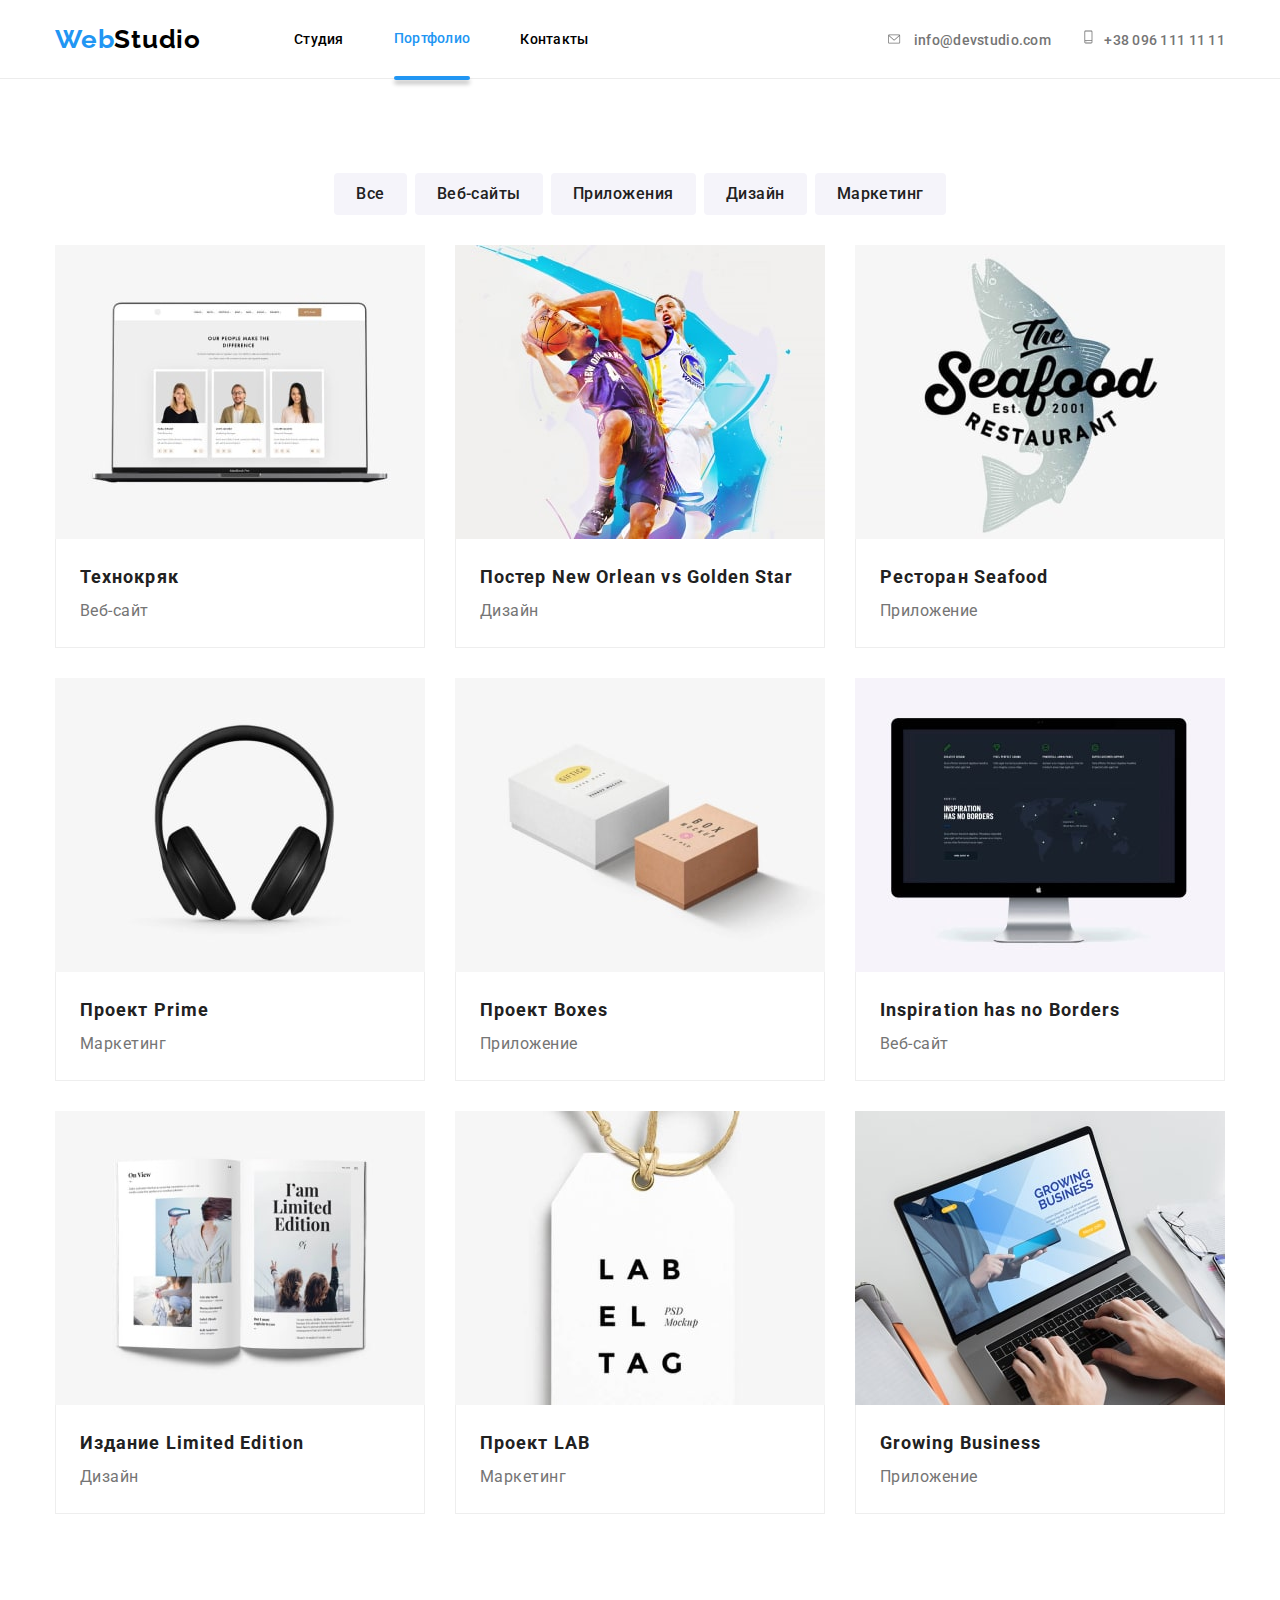
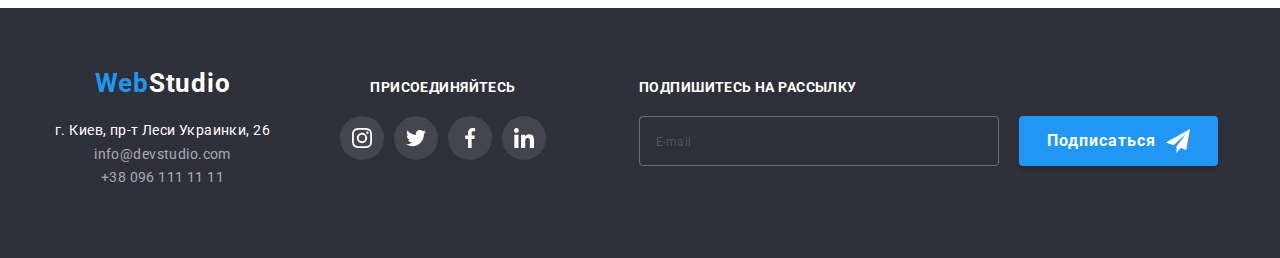
==== commit b3ff8cd2: "all pictures added (first try)" ====
--- a/portfolio.html
+++ b/portfolio.html
@@ -109,8 +109,36 @@
                 <li class="list grid__item">
                     <article class="product">
                     <a class="link product__link" href="">
-                    <div class="product__thumb">
-                    <img src="./images/img-notebook.jpg" alt="site dispaying on screen of notebook" width="370" height="294">
+                        <div class="product__thumb">
+                        <picture>
+                            <source 
+                            srcset="
+                            ./images/portfolio/techno-desk-1x.jpg 1x,
+                            ./images/portfolio/techno-desk-2x.jpg 2x"
+                            media="(min-width: 1200px)"
+                            />
+        
+                            <source 
+                            srcset="
+                            ./images/portfolio/techno-tab-1x.jpg 1x,
+                            ./images/portfolio/techno-tab-2x.jpg 2x"
+                            media="(min-width: 768px)"
+                            />
+        
+                            <source srcset="
+                            ./images/portfolio/techno-mob-1x.jpg 1x,
+                            ./images/portfolio/techno-mob-2x.jpg 2x"
+                            media="(min-width: 320px)"
+                            />
+        
+                            <img 
+                            src="./images/portfolio/techno-mob-2x.jpg" 
+                            alt="site dispaying on screen of notebook" 
+                            width="450"
+                            height="294"/>
+                        </picture>
+
+                    
                     <p class="product-description">
                         Ресурс предлагает комплексные предложения с разным уровнем функционала и сервисов. Все это позволит посетителю получить 
                             исчерпывающие сведения о компании или частном лице.
@@ -128,7 +156,34 @@
                 <li class="list grid__item">
                     <article class="product">
                 <a class="link product__link" href="">
-                    <img src="./images/img-basketball.jpg" alt="basketball teams battle poster" width="370" height="294">
+
+                    <picture>
+                        <source 
+                        srcset="
+                        ./images/portfolio/basket-desk-1x.jpg 1x,
+                        ./images/portfolio/basket-desk-2x.jpg 2x"
+                        media="(min-width: 1200px)"
+                        />
+    
+                        <source 
+                        srcset="
+                        ./images/portfolio/basket-tab-1x.jpg 1x,
+                        ./images/portfolio/basket-tab-2x.jpg 2x"
+                        media="(min-width: 768px)"
+                        />
+    
+                        <source srcset="
+                        ./images/portfolio/basket-mob-1x.jpg 1x,
+                        ./images/portfolio/basket-mob-2x.jpg 2x"
+                        media="(min-width: 320px)"
+                        />
+    
+                        <img 
+                        src="./images/portfolio/basket-mob-2x.jpg" 
+                        alt="basketball teams battle poster" 
+                        width="450"
+                        height="294"/>
+                    </picture>
                     <div class="cards-footer">
                         <h3 class="product__title">
                         Постер New Orlean vs Golden Star
@@ -141,7 +196,33 @@
                 <li class="list grid__item">
                     <article class="product">
                     <a class="link product__link" href="">
-                    <img src="./images/img-seafood.jpg" alt="seafood restaurant" width="370" height="294">
+                        <picture>
+                            <source 
+                            srcset="
+                            ./images/portfolio/seafood-desk-1x.jpg 1x,
+                            ./images/portfolio/seafood-desk-2x.jpg 2x"
+                            media="(min-width: 1200px)"
+                            />
+        
+                            <source 
+                            srcset="
+                            ./images/portfolio/seafood-tab-1x.jpg 1x,
+                            ./images/portfolio/seafood-tab-2x.jpg 2x"
+                            media="(min-width: 768px)"
+                            />
+        
+                            <source srcset="
+                            ./images/portfolio/seafood-mob-1x.jpg 1x,
+                            ./images/portfolio/seafood-mob-2x.jpg 2x"
+                            media="(min-width: 320px)"
+                            />
+        
+                            <img 
+                            src="./images/portfolio/seafood-mob-2x.jpg" 
+                            alt="seafood restaurant" 
+                            width="450"
+                            height="294"/>
+                        </picture>
                         <div class="cards-footer">
                             <h3 class="product__title">
                             Ресторан Seafood
@@ -154,7 +235,33 @@
                 <li class="list grid__item">
                     <article class="product">
                     <a class="link product__link" href="">
-                    <img src="./images/img-headphones.jpg" alt="headphones" width="370" height="294">
+                        <picture>
+                            <source 
+                            srcset="
+                            ./images/portfolio/phones-desk-1x.jpg 1x,
+                            ./images/portfolio/phones-desk-2x.jpg 2x"
+                            media="(min-width: 1200px)"
+                            />
+        
+                            <source 
+                            srcset="
+                            ./images/portfolio/phones-tab-1x.jpg 1x,
+                            ./images/portfolio/phones-tab-2x.jpg 2x"
+                            media="(min-width: 768px)"
+                            />
+        
+                            <source srcset="
+                            ./images/portfolio/phones-mob-1x.jpg 1x,
+                            ./images/portfolio/phones-mob-2x.jpg 2x"
+                            media="(min-width: 320px)"
+                            />
+        
+                            <img 
+                            src="./images/portfolio/phones-mob-2x.jpg" 
+                            alt="headphones" 
+                            width="450"
+                            height="294"/>
+                        </picture>
                     <div class="cards-footer">
                         <h3 class="product__title">
                             Проект Prime
@@ -167,7 +274,33 @@
                 <li class="list grid__item">
                     <article class="product">
                     <a class="link product__link" href="">
-                    <img src="./images/img-box.jpg" alt="boxes" width="370" height="294">
+                        <picture>
+                            <source 
+                            srcset="
+                            ./images/portfolio/box-desk-1x.jpg 1x,
+                            ./images/portfolio/box-desk-2x.jpg 2x"
+                            media="(min-width: 1200px)"
+                            />
+        
+                            <source 
+                            srcset="
+                            ./images/portfolio/box-tab-1x.jpg 1x,
+                            ./images/portfolio/box-tab-2x.jpg 2x"
+                            media="(min-width: 768px)"
+                            />
+        
+                            <source srcset="
+                            ./images/portfolio/box-mob-1x.jpg 1x,
+                            ./images/portfolio/box-mob-2x.jpg 2x"
+                            media="(min-width: 320px)"
+                            />
+        
+                            <img 
+                            src="./images/portfolio/box-mob-2x.jpg" 
+                            alt="paper box" 
+                            width="450"
+                            height="294"/>
+                        </picture>
                         <div class="cards-footer">
                             <h3 class="product__title">
                         Проект Boxes
@@ -179,7 +312,33 @@
                 </li> 
                 <li class="list grid__item">
                     <a class="link product__link" href="">
-                    <img src="./images/img-imac.jpg" alt="imac" width="370" height="294">
+                    <picture>
+                            <source 
+                            srcset="
+                            ./images/portfolio/imac-desk-1x.jpg 1x,
+                            ./images/portfolio/imac-desk-2x.jpg 2x"
+                            media="(min-width: 1200px)"
+                            />
+        
+                            <source 
+                            srcset="
+                            ./images/portfolio/imac-tab-1x.jpg 1x,
+                            ./images/portfolio/imac-tab-2x.jpg 2x"
+                            media="(min-width: 768px)"
+                            />
+        
+                            <source srcset="
+                            ./images/portfolio/imac-mob-1x.jpg 1x,
+                            ./images/portfolio/imac-mob-2x.jpg 2x"
+                            media="(min-width: 320px)"
+                            />
+        
+                            <img 
+                            src="./images/portfolio/imac-mob-2x.jpg" 
+                            alt="paper box" 
+                            width="450"
+                            height="294"/>
+                        </picture>
                         <div class="cards-footer">
                             <h3 class="product__title">
                         Inspiration has no Borders  
@@ -191,7 +350,33 @@
                 <li class="list grid__item">
                     <article class="product">
                     <a class="link product__link" href="">
-                    <img class="card-image" src="./images/img-magazine.jpg" alt="open magazine" width="370" height="294">
+                        <picture>
+                            <source 
+                            srcset="
+                            ./images/portfolio/magaz-desk-1x.jpg 1x,
+                            ./images/portfolio/magaz-desk-2x.jpg 2x"
+                            media="(min-width: 1200px)"
+                            />
+        
+                            <source 
+                            srcset="
+                            ./images/portfolio/magaz-tab-1x.jpg 1x,
+                            ./images/portfolio/magaz-tab-2x.jpg 2x"
+                            media="(min-width: 768px)"
+                            />
+        
+                            <source srcset="
+                            ./images/portfolio/magaz-mob-1x.jpg 1x,
+                            ./images/portfolio/magaz-mob-2x.jpg 2x"
+                            media="(min-width: 320px)"
+                            />
+        
+                            <img 
+                            src="./images/portfolio/magaz-mob-2x.jpg" 
+                            alt="open magazine" 
+                            width="450"
+                            height="294"/>
+                        </picture>
                         <div class="cards-footer">
                             <h3 class="product__title">
                         Издание Limited Edition
@@ -204,7 +389,33 @@
                 <li class="list grid__item">
                     <article class="product">
                     <a class="link product__link" href="">
-                    <img class="card-image" src="./images/img-label.jpg" alt="label" width="370" height="294">
+                        <picture>
+                            <source 
+                            srcset="
+                            ./images/portfolio/label-desk-1x.jpg 1x,
+                            ./images/portfolio/label-desk-2x.jpg 2x"
+                            media="(min-width: 1200px)"
+                            />
+        
+                            <source 
+                            srcset="
+                            ./images/portfolio/label-tab-1x.jpg 1x,
+                            ./images/portfolio/label-tab-2x.jpg 2x"
+                            media="(min-width: 768px)"
+                            />
+        
+                            <source srcset="
+                            ./images/portfolio/label-mob-1x.jpg 1x,
+                            ./images/portfolio/label-mob-2x.jpg 2x"
+                            media="(min-width: 320px)"
+                            />
+        
+                            <img 
+                            src="./images/portfolio/label-mob-2x.jpg" 
+                            alt="clothes label" 
+                            width="450"
+                            height="294"/>
+                        </picture>
                         <div class="cards-footer">
                             <h3 class="product__title">
                             Проект LAB
@@ -217,7 +428,33 @@
                 <li class="list grid__item">
                     <article class="product">
                     <a class="link product__link" href="">
-                    <img class="card-image" src="./images/img-macbook.jpg" alt="people work on macbook" width="370" height="294">
+                        <picture>
+                            <source 
+                            srcset="
+                            ./images/portfolio/macbook-desk-1x.jpg 1x,
+                            ./images/portfolio/macbook-desk-2x.jpg 2x"
+                            media="(min-width: 1200px)"
+                            />
+        
+                            <source 
+                            srcset="
+                            ./images/portfolio/macbook-tab-1x.jpg 1x,
+                            ./images/portfolio/macbook-tab-2x.jpg 2x"
+                            media="(min-width: 768px)"
+                            />
+        
+                            <source srcset="
+                            ./images/portfolio/macbook-mob-1x.jpg 1x,
+                            ./images/portfolio/macbook-mob-2x.jpg 2x"
+                            media="(min-width: 320px)"
+                            />
+        
+                            <img 
+                            src="./images/portfolio/macbook-mob-2x.jpg" 
+                            alt="pupil type on macbook" 
+                            width="450"
+                            height="294"/>
+                        </picture>
                     <div class="cards-footer">
                         <h3 class="product__title">
                         Growing Business
@@ -233,7 +470,7 @@
     </main>
     <footer class="footer">
         <div class="container contact-wrap">
-            <div class="footer__block">
+            <div class="footer-block">
         <div class="footer__lp">
         <a class="footer__logo" href="">Web<span class="footer__logo--part">Studio</span></a>
         <address class="adress">г. Киев, пр-т Леси Украинки, 26</address>
--- a/css/main.min.css
+++ b/css/main.min.css
@@ -1 +1 @@
-:root{--accent-color: #2196F3;--accent-logo-color:#000000;--hero-color:#2F303A;--main-white-color:#FFFFFF;--second-section-color:#F5F4FA;--main-font-color:#757575;--header-color:#212121;--modal-window-background:rgba(0, 0, 0, 0.1)}/*! modern-normalize v1.1.0 | MIT License | https://github.com/sindresorhus/modern-normalize */*,::before,::after{box-sizing:border-box}html{line-height:1.15;-webkit-text-size-adjust:100%;-moz-tab-size:4;tab-size:4}body{margin:0;font-family:system-ui,-apple-system,"Segoe UI",Roboto,Helvetica,Arial,sans-serif,"Apple Color Emoji","Segoe UI Emoji"}hr{height:0;color:inherit}abbr[title]{text-decoration:underline dotted}b,strong{font-weight:bolder}code,kbd,samp,pre{font-family:ui-monospace,SFMono-Regular,Consolas,"Liberation Mono",Menlo,monospace;font-size:1em}small{font-size:80%}sub,sup{font-size:75%;line-height:0;position:relative;vertical-align:baseline}sub{bottom:-0.25em}sup{top:-0.5em}table{text-indent:0;border-color:inherit}button,input,optgroup,select,textarea{font-family:inherit;font-size:100%;line-height:1.15;margin:0}button,select{text-transform:none}button,[type=button],[type=reset],[type=submit]{-webkit-appearance:button}::-moz-focus-inner{border-style:none;padding:0}:-moz-focusring{outline:1px dotted ButtonText}:-moz-ui-invalid{box-shadow:none}legend{padding:0}progress{vertical-align:baseline}::-webkit-inner-spin-button,::-webkit-outer-spin-button{height:auto}[type=search]{-webkit-appearance:textfield;outline-offset:-2px}::-webkit-search-decoration{-webkit-appearance:none}::-webkit-file-upload-button{-webkit-appearance:button;font:inherit}summary{display:list-item}.container{width:100%;margin:0 auto;padding-left:15px;padding-right:15px}@media screen and (min-width: 480px){.container{width:480px}}@media screen and (min-width: 768px){.container{width:768px}}@media screen and (min-width: 1200px){.container{width:1200px}}body{font-family:"Roboto",monotype;color:var(--main-font-color)}p,h1,h2,h3,h4,h5,h6{margin:0}ul,ol{margin:0;padding-left:0;list-style:none}a{text-decoration:none}img{display:block;max-width:100%;height:auto;width:100%}.list{list-style:none}.logo{font-family:"Raleway",sans-serif;font-size:26px;font-weight:700;letter-spacing:.03em;line-height:1.19;color:var(--accent-color);margin:16px 15px}@media screen and (min-width: 768px){.logo{font-size:24px;font-weight:700;letter-spacing:.03em;line-height:1.16;margin:0;padding:0;display:flex}}@media screen and (min-width: 1200px){.logo{font-size:26px;font-weight:700;letter-spacing:.03em;line-height:1.19}}.logo__part{font-size:26px;font-weight:700;letter-spacing:.03em;line-height:1.19;color:var(--accent-logo-color)}.logo__part:hover,.logo__part:focus{color:var(--accent-color)}.logo__part:hover,.logo__part:focus{color:var(--accent-color)}@media screen and (min-width: 768px){.logo__part{font-size:24px;font-weight:700;letter-spacing:.03em;line-height:1.16;margin-right:88px}}@media screen and (min-width: 1200px){.logo__part{font-size:26px;font-weight:700;letter-spacing:.03em;line-height:1.19;margin-right:93px}}.header{color:var(--main-white-color);border-bottom:1px solid #ececec}@media screen and (max-width: 767px){.header{padding:0px 15px}}.header .container{position:relative;display:flex;align-items:center}@media screen and (max-width: 767px){.nav{display:none}}.nav-list{display:flex}.nav__item{padding-top:30px;padding-bottom:30px}.nav__item:not(:last-child){margin-right:50px}.nav__item-current{margin-right:50px}.nav__link{font-size:14px;font-weight:500;letter-spacing:.02em;line-height:1.14;color:var(--accent-logo-color);padding-top:10px;padding-bottom:10px;transition-duration:250ms;transition-timing-function:cubic-bezier(0.4, 0, 0.2, 1)}.nav__link:hover,.nav__link:focus{color:var(--accent-color)}.nav__item-current{display:flex;position:relative;align-items:center}.nav__item-current a{color:var(--accent-color)}.nav__item-current::after{content:"";position:absolute;width:100%;height:4px;background-color:var(--accent-color);border-radius:2px;box-shadow:0px 4px 4px rgba(0,0,0,.25);bottom:-2px;left:0}.connect{margin-left:84px}@media screen and (max-width: 767px){.connect{display:none}}@media screen and (min-width: 1200px){.connect{margin-left:auto}}.connect a{font-size:12px;font-weight:500;letter-spacing:.02em;line-height:1.7;text-align:start;color:var(--main-font-color);padding-top:15px;padding-bottom:15px;transition-duration:250ms;transition-timing-function:cubic-bezier(0.4, 0, 0.2, 1)}@media screen and (min-width: 1200px){.connect a{font-size:14px;font-weight:500;letter-spacing:.02em;line-height:1.14}}.connect a:hover,.connect a:focus{color:var(--accent-color)}.connect__mail{margin-right:30px}.head-phone{margin-right:10px;align-items:center;fill:currentColor}.head-envelope{margin-right:10px;fill:currentColor}.menu-open-btn{display:block;position:absolute;top:0;right:0;background-color:rgba(0,0,0,0);border:none;padding:10px 15px}.menu-open-btn:hover,.menu-open-btn:focus{fill:var(--accent-color);transition-duration:250ms;transition-timing-function:cubic-bezier(0.4, 0, 0.2, 1)}@media screen and (min-width: 768px){.menu-open-btn{display:none}}.menu-close-btn{display:block;position:absolute;top:0;right:0;background-color:rgba(0,0,0,0);border:none;padding:10px 15px}.menu-close-btn:hover,.menu-close-btn:focus{fill:var(--accent-color);transition-duration:250ms;transition-timing-function:cubic-bezier(0.4, 0, 0.2, 1)}.mob-menu{position:fixed;top:0;left:0;background-color:var(--main-white-color);width:100vw;height:100vh;padding:48px 40px;z-index:1}@media screen and (min-width: 768px){.mob-menu{display:none}}.mob__item:not(:last-child){margin-bottom:32px}.mob-menu-list{margin-bottom:302px}.mob__link{font-size:40px;font-weight:500;letter-spacing:.02em;line-height:1.17;color:var(--header-color)}.mob__link:hover,.mob__link:focus{color:var(--accent-color);transition-duration:250ms;transition-timing-function:cubic-bezier(0.4, 0, 0.2, 1)}.mob-connect{display:flex;flex-direction:column}.mob__phone{display:block;font-size:34px;font-weight:500;letter-spacing:.02em;line-height:1.18;color:var(--accent-color);padding-bottom:32px;transition-duration:250ms;transition-timing-function:cubic-bezier(0.4, 0, 0.2, 1)}@media screen and (max-width: 479px){.mob__phone{font-size:24px;font-weight:500;letter-spacing:.02em;line-height:1.18}}.mob__mail{font-size:24px;font-weight:500;letter-spacing:.02em;line-height:1.17;color:var(--main-font-color);padding-bottom:64px}.mob__mail:hover,.mob__mail:focus{color:var(--accent-color);transition-duration:250ms;transition-timing-function:cubic-bezier(0.4, 0, 0.2, 1)}.mob-menu-social{display:flex}@media screen and (max-width: 479px){.mob-menu-social{font-size:16px;font-weight:500;letter-spacing:.02em;line-height:1.18;flex-wrap:wrap;justify-content:center}}.social-mob__item:not(:last-child){border-right:1px solid rgba(33,33,33,.2);transition-duration:250ms;transition-timing-function:cubic-bezier(0.4, 0, 0.2, 1)}.social-mob__item:not(:last-child){padding-right:10px}.social-mob__item:not(:first-child){padding-left:10px}@media screen and (max-width: 380px){.social-mob__item{padding-bottom:3px;padding-left:2px;padding-right:3px;margin-bottom:20px}.social-mob__item:nth-child(2){border-right:none}}.social-mob__link{font-size:18px;font-weight:500;letter-spacing:.02em;line-height:1.2;color:var(--accent-color);transition-duration:250ms;transition-timing-function:cubic-bezier(0.4, 0, 0.2, 1)}.hero{margin:0 auto;background-image:linear-gradient(rgba(47, 48, 58, 0.4), rgba(47, 48, 58, 0.4)),url(../images/hero-img.jpg);background-color:var(--hero-color);background-repeat:no-repeat;background-size:cover}.hero-container{padding:118px 60px}@media screen and (min-width: 768px){.hero-container{padding:118px 204px}}@media screen and (min-width: 1200px){.hero-container{padding:200px 237px}}.hero__header{font-weight:900;letter-spacing:.06em;line-height:1.6;text-align:center;text-transform:uppercase;color:var(--main-white-color);margin:0 auto 30px}@media screen and (max-width: 479px){.hero__header{font-size:22px}}@media screen and (min-width: 1200px){.hero__header{font-size:44px;line-height:1.36}}.hero__button{display:flex;justify-content:center;align-items:center;min-width:200px;height:50px;font-size:16px;font-weight:700;letter-spacing:.06em;line-height:1.88;color:var(--main-white-color);background-color:var(--accent-color);border-radius:4px;margin:0 auto;border:none}.hero__button:hover,.hero__button:focus{color:var(--main-white-color);box-shadow:0px 4px 4px rgba(0,0,0,.15)}.pointer{cursor:pointer}.spec__list{display:flex;flex-wrap:wrap;gap:30px}.spec__list--indent{margin-bottom:30px}.specific{padding-top:60px;padding-bottom:60px}@media screen and (min-width: 1200px){.specific{padding-top:94px;padding-bottom:94px}}.head-spec-list{font-size:14px;font-weight:700;letter-spacing:.03em;line-height:1.14;text-transform:uppercase;color:var(--header-color);margin-bottom:10px;text-align:center}.main-font{font-size:14px;letter-spacing:.03em;line-height:1.7}.spec__list--rectangle{display:flex;min-height:120px;background-color:var(--second-section-color);border-radius:4px;justify-content:space-around;align-items:center}@media screen and (min-width: 768px){.spec__item{width:calc((100% - 30px)/2)}}@media screen and (min-width: 1200px){.spec__item{width:calc((100% - 90px)/4)}}.work{padding-bottom:94px}.work__head{font-size:36px;font-weight:700;letter-spacing:.03em;line-height:1.17;text-align:center;color:var(--header-color)}.work__item{position:relative}.work__list{display:flex}.work__list .list:not(:last-child){margin-right:30px}@media screen and (max-width: 1199px){.work{display:none}}.header__indent{margin-bottom:50px}.work-bottom-text{display:inline-block;font-size:14px;font-weight:700;letter-spacing:.03em;line-height:1.14;color:var(--main-white-color);text-align:center;vertical-align:top;text-transform:uppercase;padding:27px 0;content:"";position:absolute;bottom:0;width:100%;background-color:rgba(47,48,58,.8)}.worker-soc-icon-team{fill:#afb1b8}.social-links:hover .worker-soc-icon-team{fill:#fff}.social-links:focus .worker-soc-icon-team{fill:#fff}.team{background-color:var(--second-section-color)}@media screen and (max-width: 480px){.team{padding-top:60px;padding-bottom:60px}}@media screen and (min-width: 480px){.team{padding-top:60px;padding-bottom:60px}}@media screen and (min-width: 1200px){.team{padding-top:94px;padding-bottom:94px}}.team__list{display:flex;flex-wrap:wrap;gap:30px}.team__item{width:100%;min-height:368px;box-shadow:0px 1px 3px rgba(0,0,0,.12),0px 1px 1px rgba(0,0,0,.14),0px 2px 1px rgba(0,0,0,.2);border-radius:0px 0px 4px 4px}@media screen and (min-width: 768px){.team__item{width:calc((100% - 30px)/2)}}@media screen and (min-width: 1200px){.team__item{width:calc((100% - 90px)/4)}}.team__image{max-width:100%;height:auto;display:block}.card-header{margin:0;padding:30px 0;background-color:var(--main-white-color);border-radius:0px 0px 4px 4px}.team__header{font-size:36px;font-weight:700;letter-spacing:.03em;line-height:1.17;text-align:center;color:var(--header-color)}@media screen and (max-width: 480px){.team__header{font-size:28px}}@media screen and (min-width: 480px){.team__header{font-size:28px}}@media screen and (min-width: 1200px){.team__header{font-size:36px}}.work__header{font-size:16px;font-weight:500;letter-spacing:.03em;line-height:1.18;text-align:center;margin-bottom:10px;color:var(--header-color)}.team-workers{text-align:center;margin-bottom:20px}.social__list{display:flex;justify-content:center}.social__item{width:44px;height:44px;margin-right:10px;border-radius:50%}.social__item :last-child{margin-right:0}.social__links{width:100%;height:100%;border-radius:50%;display:flex;justify-content:center;align-items:center;transition-duration:250ms;transition-timing-function:cubic-bezier(0.4, 0, 0.2, 1)}.social__links:hover,.social__links:focus{background-color:var(--accent-color)}.social__links:hover .worker-soc-icon-team,.social__links:focus .worker-soc-icon-team{fill:#fff}.client{min-height:100%}@media screen and (min-width: 480px){.client{margin-bottom:60px}}@media screen and (max-width: 767px){.client{margin-bottom:60px}}@media screen and (min-width: 768px){.client{margin-bottom:60px}}@media screen and (min-width: 1200px){.client{margin-bottom:94px}}.client__list{display:flex;flex-wrap:wrap;gap:30px}.client__item{width:100%}@media screen and (min-width: 480px){.client__item{width:calc((100% - 30px)/2)}}@media screen and (min-width: 768px){.client__item{width:calc((100% - 60px)/3)}}@media screen and (min-width: 1200px){.client__item{width:calc((100% - 150px)/6)}}.client__icon{width:100%;height:92px;height:41px;width:47px;padding:16px 32px;transition-duration:250ms;transition-timing-function:cubic-bezier(0.4, 0, 0.2, 1)}.client__link{display:flex;width:100%;height:92px;justify-content:center;align-items:center;border:1px solid #afb1b8;fill:#afb1b8;border-radius:4px;transition-duration:250ms;transition-timing-function:cubic-bezier(0.4, 0, 0.2, 1)}.client__link svg{width:100%;height:100%}.client__link:hover,.client__link :focus{border-color:var(--accent-color)}.client__link:hover .client__icon,.client__link:focus .client__icon{fill:var(--accent-color)}.client__header{padding-top:60px}@media screen and (max-width: 480px){.client__header{font-size:28px}}@media screen and (min-width: 480px){.client__header{font-size:28px}}@media screen and (min-width: 1200px){.client__header{font-size:36px}}@media screen and (min-width: 480px){.client__header{display:block;text-align:center;color:var(--header-color)}}.footer__logo{font-size:26px;font-weight:700;letter-spacing:.03em;line-height:1.2;color:var(--accent-color);transition-duration:250ms;transition-timing-function:cubic-bezier(0.4, 0, 0.2, 1)}.footer__logo:hover,.footer__logo:focus{color:var(--accent-color)}@media screen and (max-width: 767px){.footer__logo{text-align:center;margin-bottom:20px}}@media screen and (min-width: 768px){.footer__logo{text-align:center;margin-bottom:20px}}@media screen and (max-width: 1199px){.footer__logo{text-align:center;margin-bottom:20px}}.footer__logo--part{font-size:26px;font-weight:700;letter-spacing:.03em;line-height:1.2;color:var(--main-white-color)}.footer__logo--part:hover{color:var(--accent-color)}.footer__logo{margin-bottom:20px}.footer{padding-top:60px;padding-bottom:60px;background-color:var(--hero-color)}@media screen and (max-width: 479px){.footer{padding:60px 15px}}@media screen and (min-width: 768px){.footer{padding:60px 75px}}@media screen and (min-width: 1200px){.footer{display:block;padding:60px 0}}.footer a{display:block}@media screen and (max-width: 479px){.footer{display:block}}@media screen and (max-width: 767px){.footer{display:block}}@media screen and (min-width: 768px){.footer{display:block}}@media screen and (min-width: 1200px){.footer{display:block}}.footer__mail{font-family:"Roboto",monotype;font-size:14px;letter-spacing:.03em;line-height:1.7;color:rgba(255,255,255,.6);transition-duration:250ms;transition-timing-function:cubic-bezier(0.4, 0, 0.2, 1)}.footer__mail:hover,.footer__mail:focus{color:var(--accent-color)}@media screen and (max-width: 767px){.footer__mail{text-align:center;margin-bottom:8px}}@media screen and (max-width: 1199px){.footer__mail{text-align:center;margin-bottom:8px}}.footer__phone{font-family:"Roboto",monotype;font-size:14px;letter-spacing:.03em;line-height:1.7;color:rgba(255,255,255,.6);transition-duration:250ms;transition-timing-function:cubic-bezier(0.4, 0, 0.2, 1)}.footer__phone:hover,.footer__phone:focus{color:var(--accent-color)}@media screen and (max-width: 767px){.footer__phone{text-align:center;margin-bottom:60px}}@media screen and (max-width: 767px){.footer__phone{text-align:center;margin-bottom:8px}}@media screen and (max-width: 1199px){.footer__phone{text-align:center;margin-bottom:8px}}.contact-wrap.container{display:flex;align-items:baseline}@media screen and (max-width: 1199px){.contact-wrap.container{display:block;max-width:100%}}@media screen and (min-width: 1200px){.contact-wrap.container{display:flex}}address{font-size:14px;letter-spacing:.03em;line-height:1.7;font-style:normal;color:var(--main-white-color)}address :hover,address :focus{color:var(--accent-color)}@media screen and (max-width: 767px){address{text-align:center;margin-bottom:8px}}@media screen and (max-width: 1199px){address{text-align:center;margin-bottom:8px}}.social-network-footer{display:flex;flex-direction:column}@media screen and (max-width: 479px){.social-network-footer{margin:0}}@media screen and (min-width: 1200px){.social-network-footer{margin-right:93px}}.join{font-size:14px;font-weight:700;letter-spacing:.03em;line-height:1.14;text-transform:uppercase;color:var(--main-white-color)}.join__indent{margin-top:10;margin-bottom:0}@media screen and (max-width: 767px){.join__indent{text-align:center;margin-bottom:20px}}@media screen and (max-width: 479px){.join__indent{text-align:center;margin-bottom:20px}}@media screen and (min-width: 480px){.join__indent{text-align:center;margin-bottom:20px}}@media screen and (max-width: 767px){.join__indent{text-align:center;margin-bottom:20px}}@media screen and (min-width: 768px){.join__indent{text-align:center;margin-bottom:20px}}@media screen and (min-width: 1200px){.join__indent{text-align:center;margin-bottom:20px}}.social-network-list{display:flex;gap:10px}@media screen and (max-width: 767px){.social-network-list{justify-content:center;margin-bottom:60px}}@media screen and (max-width: 479px){.social-network-list{text-align:center;margin-bottom:60px}}@media screen and (min-width: 480px){.social-network-list{justify-content:center;margin-bottom:60px}}@media screen and (max-width: 767px){.social-network-list{justify-content:center;margin-bottom:60px}}@media screen and (min-width: 768px){.social-network-list{justify-content:center;margin-bottom:60px}}@media screen and (min-width: 1200px){.social-network-list{justify-content:center;margin-bottom:0}}.social-network-list .social-links{padding:12px;width:44px;height:44px;display:block;border-radius:50%;background-color:rgba(255,255,255,.1)}.worker-soc-icon{fill:var(--main-white-color)}.social-links{transition-duration:250ms;transition-timing-function:cubic-bezier(0.4, 0, 0.2, 1)}.social-links:hover,.social-links:focus{background-color:var(--accent-color)}.social-links:hover .worker-soc-icon{fill:#fff}.social-links:focus .worker-soc-icon{fill:#fff}.footer-link:hover{color:var(--accent-color)}@media screen and (max-width: 479px){.footer__block{display:block;max-width:100%}}@media screen and (min-width: 480px){.footer__block{display:block;max-width:100%}}@media screen and (max-width: 767px){.footer__block{display:block;max-width:100%}}@media screen and (min-width: 768px){.footer__block{display:flex;justify-content:space-between;padding-bottom:60px;align-items:baseline}}@media screen and (min-width: 768px)and (min-width: 1200px){.footer__block{padding-bottom:0}}@media screen and (min-width: 1200px){.footer__lp{margin-right:70px}}.footer-form{display:flex;flex-wrap:wrap;align-items:center;flex-direction:column}@media screen and (max-width: 479px){.footer-form{justify-content:center}}@media screen and (min-width: 1200px){.footer-form{flex-direction:row;align-items:flex-end;flex-wrap:nowrap}}.footer-mail-input{display:flex;flex-direction:column;align-items:flex-start}.footer-mail-input.helper::placeholder{color:rgba(255,255,255,.6)}@media screen and (max-width: 479px){.footer-mail-input{align-items:center}}@media screen and (min-width: 480px){.footer-mail-input{align-items:center}}@media screen and (min-width: 768px){.footer-mail-input{align-items:center;margin-bottom:20px}}@media screen and (min-width: 1200px){.footer-mail-input{width:380px;margin-bottom:0}}.footer-mail-input label{font-size:14px;font-weight:700;letter-spacing:.03em;line-height:1.14;text-transform:uppercase;color:var(--main-white-color)}@media screen and (max-width: 767px){.footer-mail-input label{text-align:center;margin-bottom:20px}}@media screen and (min-width: 768px){.footer-mail-input label{margin-bottom:20px}}.sign-helper{padding-top:15px;padding-right:16px;padding-bottom:15px;padding-left:16px;width:450px;border:1px solid rgba(255,255,255,.3);filter:drop-shadow(0px 4px 4px rgba(0, 0, 0, 0.15));border-radius:4px;background-color:rgba(0,0,0,0);color:var(--main-white-color);cursor:pointer}@media screen and (max-width: 479px){.sign-helper{width:130%;align-items:center}}@media screen and (min-width: 480px){.sign-helper{width:450px}}@media screen and (max-width: 767px){.sign-helper{margin-top:0;margin-bottom:20px}}@media screen and (min-width: 768px){.sign-helper{max-width:450px}}@media screen and (min-width: 1200px){.sign-helper{max-width:360px}}.sign-button{padding-top:10px;padding-right:28px;padding-bottom:10px;padding-left:29px;display:flex;align-items:center;font-size:16px;font-weight:700;letter-spacing:.06em;line-height:1.9;color:var(--main-white-color);background-color:var(--accent-color);border:0;box-shadow:0px 4px 4px rgba(0,0,0,.15);border-radius:4px;cursor:pointer}.backdrop{width:100vw;height:100vh;background-color:var(--modal-window-background);position:fixed;border:solid 1px var(--modal-window-background);top:0;transition-duration:250ms;transition-timing-function:cubic-bezier(0.4, 0, 0.2, 1);transition-delay:50ms}.backdrop.is-hidden .modal{transform:translate(0) scale(0.1);transform:rotate(180deg)}@media screen and (max-width: 767px){.modal{width:450px;min-height:581px;background-color:var(--main-white-color);border-radius:5px;box-shadow:0px 1px 3px rgba(0,0,0,.12),0px 1px 1px rgba(0,0,0,.14),0px 2px 1px rgba(0,0,0,.2);position:absolute;top:50%;left:50%;transform:translate(-50%, -50%) scale(1) rotate(0);transition:transform 300ms;padding:40px}.modal__title{width:370px;height:60px;text-align:center;font-size:20px;font-weight:700;letter-spacing:.03em;line-height:1.5;color:var(--header-color);margin-bottom:10px}}@media screen and (min-width: 768px){.modal{width:450px;min-height:581px;background-color:var(--main-white-color);border-radius:5px;box-shadow:0px 1px 3px rgba(0,0,0,.12),0px 1px 1px rgba(0,0,0,.14),0px 2px 1px rgba(0,0,0,.2);position:absolute;top:50%;left:50%;transform:translate(-50%, -50%) scale(1) rotate(0);transition:transform 300ms;padding:40px}.modal__title{width:370px;height:60px;text-align:center;font-size:20px;font-weight:700;letter-spacing:.03em;line-height:1.5;color:var(--header-color);margin-bottom:10px}}@media screen and (min-width: 1200px){.modal{width:528px;min-height:581px;background-color:var(--main-white-color);border-radius:5px;box-shadow:0px 1px 3px rgba(0,0,0,.12),0px 1px 1px rgba(0,0,0,.14),0px 2px 1px rgba(0,0,0,.2);position:absolute;top:50%;left:50%;transform:translate(-50%, -50%) scale(1) rotate(0);transition:transform 300ms;padding:40px}.modal__title{font-size:20px;font-weight:700;letter-spacing:.03em;line-height:1.15;color:var(--header-color);margin-bottom:12px}}.modal-close-button{position:absolute;top:8px;right:8px;width:30px;height:30px;border-radius:50%;padding:0;background-color:var(--main-white-color);border-color:var(--modal-window-background);outline:rgba(0,0,0,0);transition-duration:250ms;transition-timing-function:cubic-bezier(0.4, 0, 0.2, 1)}.modal-close-button:hover,.modal-close-button:focus{fill:var(--accent-color);cursor:pointer}.is-hidden{visibility:hidden;opacity:0;pointer-events:none}.modal-field{position:relative}.modal-input{width:100%;margin-bottom:10px;height:40px;border:1px solid rgba(33,33,33,.2);border-radius:4px;background-color:var(--main-white-color);padding-left:42px;padding-top:12px;padding-bottom:12px;color:var(--header-color);outline:rgba(0,0,0,0);transition-duration:250ms;transition-timing-function:cubic-bezier(0.4, 0, 0.2, 1);margin-top:4px}.modal-input:hover,.modal-input:focus{border-color:var(--accent-color);cursor:pointer}.modal-input::placeholder{font-size:12px;font-weight:400;letter-spacing:.01em;line-height:1.15;color:var(--main-font-color);outline:rgba(0,0,0,0)}.modal-input:hover+.modal-icon,.modal-input:focus+.modal-icon{fill:var(--accent-color)}.modal-icon{position:absolute;top:50%;left:15px;transform:translateY(-15%);transition-duration:250ms;transition-timing-function:cubic-bezier(0.4, 0, 0.2, 1)}.check-text{color:#2f303a;font-size:14px;display:flex}.check-text::before{content:"";width:16px;height:12px;border:2px solid #000;border-radius:3px;margin-right:5px}.modal-button{width:200px;height:50px;left:700px;top:712px;background:var(--accent-color);box-shadow:0px 4px 4px rgba(0,0,0,.15);border-radius:4px;border:none;font-size:16px;font-weight:700;letter-spacing:.06em;line-height:1.88;display:flex;justify-content:center;align-items:center;text-align:center;color:var(--main-white-color);outline:rgba(0,0,0,0);margin:0 auto;transition-duration:250ms;transition-timing-function:cubic-bezier(0.4, 0, 0.2, 1)}.modal-button:hover,.modal-button:focus{box-shadow:inset 0 0 10px 5px rgba(0,0,0,.3)}.modal-label{font-size:12px;letter-spacing:.01em;line-height:1.16;color:var(--main-font-color);padding-bottom:4px}.modal-text{width:100%;height:120px;border:1px solid rgba(33,33,33,.2);border-radius:4px;resize:none;font-size:12px;letter-spacing:.01em;line-height:1.16;color:var(--header-color);padding:12px 16px;outline:rgba(0,0,0,0);margin-top:4px;margin-bottom:20px}.modal-text:hover,.modal-text:focus{border-color:var(--accent-color);cursor:pointer}:last-child::placeholder{font-size:12px;letter-spacing:.01em;line-height:1.16;color:rgba(117,117,117,.5)}.modal-check{font-size:14px;letter-spacing:.03em;line-height:1.7;outline:rgba(0,0,0,0);transition-duration:250ms;transition-timing-function:cubic-bezier(0.4, 0, 0.2, 1)}.modal-check:checked+.checkbox-label::before{background-color:var(--accent-color);background-image:url(../svg/SVG/apply.svg);border:none;background-repeat:no-repeat;background-position:center}.modal-check:focus+.checkbox-label::before{border-color:var(--accent-color)}.modal-field{border-color:rgba(0,0,0,0);width:100%;padding:0}.modal-field-check{padding-top:0;margin-top:0;margin-bottom:30px;padding:0}.checkbox-label{display:flex;color:var(--main-font-color);align-items:center}.checkbox-label::before{content:"";width:16px;height:15px;border:2px solid var(--accent-logo-color);border-radius:3px;margin-right:8px}label .checkbox-label::before{margin-left:15px}@media screen and (max-width: 767px){.checkbox-label{font-size:12px;letter-spacing:.03em;line-height:1.67}}@media screen and (min-width: 768px){.checkbox-label{font-size:12px;letter-spacing:.03em;line-height:1.67}}@media screen and (min-width: 1200px){.checkbox-label{font-size:14px;letter-spacing:.03em;line-height:1.7}}.privacy-link{text-decoration-line:underline;color:var(--accent-color);margin:0;padding-left:3px}@media screen and (max-width: 767px){.privacy-link{font-size:12px;letter-spacing:.03em;line-height:1.67}}@media screen and (min-width: 768px){.privacy-link{font-size:12px;letter-spacing:.03em;line-height:1.67}}@media screen and (min-width: 1200px){.privacy-link{font-size:14px;letter-spacing:.03em;line-height:1.7}}.visually-hidden{position:absolute;white-space:nowrap;width:1px;height:1px;overflow:hidden;border:0;padding:0;clip:rect(0 0 0 0);clip-path:inset(50%);margin:-1px}.portfolio-list button{padding:8px 22px;border:none}.portfolio-list .portfolio__item:not(:last-child){margin-right:8px;margin-bottom:15px}@media screen and (max-width: 767px){.portfolio-list .portfolio__item{margin-bottom:40px}}@media screen and (min-width: 768px){.portfolio-list .portfolio__item{margin-bottom:30px}}@media screen and (min-width: 768px){.portfolio-list{display:flex;justify-content:center;flex-wrap:nowrap}.portfolio-list.btn__item{display:inline-block}}@media screen and (max-width: 767px){.portfolio-list{display:flex;justify-content:flex-start;flex-wrap:wrap}.portfolio-list .btn__item{display:inline-block}}.main__button{font-size:16px;font-weight:500;letter-spacing:.03em;line-height:1.6;text-align:center;color:var(--header-color);background-color:var(--second-section-color);border:0px;border-radius:4px;transition-duration:250ms;transition-timing-function:cubic-bezier(0.4, 0, 0.2, 1)}.main__button:hover,.main__button:focus{background:var(--accent-color);color:var(--main-white-color);box-shadow:0px 3px 1px rgba(0,0,0,.1),0px 1px 2px rgba(0,0,0,.08),0px 2px 2px rgba(0,0,0,.12);border-radius:4px}.grid{display:flex;flex-wrap:wrap;justify-content:center;gap:30px}@media screen and (min-width: 768px){.grid :last-child{margin-right:auto}}.grid__item{width:100%;height:100%;border-bottom:solid 1px #eee}.grid__item:hover .product-description,.grid__item:focus .product-description{transform:translateY(0%)}.grid__item:hover,.grid__item:focus{box-shadow:0px 1px 1px rgba(0,0,0,.12),0px 4px 4px rgba(0,0,0,.06),1px 4px 6px rgba(0,0,0,.16)}@media screen and (min-width: 768px){.grid__item{width:calc((100% - 30px)/2)}}@media screen and (min-width: 1200px){.grid__item{width:calc((100% - 60px)/3)}}.product__title{font-size:18px;font-weight:700;letter-spacing:.06em;line-height:2;color:var(--header-color);transition-duration:250ms;transition-timing-function:cubic-bezier(0.4, 0, 0.2, 1)}.product__description{font-size:16px;letter-spacing:.03em;line-height:2;color:var(--main-font-color)}.portfolio-section{background-color:var(--main-white-color)}@media screen and (max-width: 767px){.portfolio-section{padding-top:60px;padding-bottom:40px}}@media screen and (min-width: 768px){.portfolio-section{padding-top:60px;padding-bottom:30px}}@media screen and (min-width: 1200px){.portfolio-section{padding-top:94px;padding-bottom:94px}}.product{display:block;width:100%}.product__thumb{position:relative;overflow:hidden}.product-description{position:absolute;font-size:18px;letter-spacing:.03em;line-height:1.55;top:0;width:100%;min-height:100%;background-color:rgba(33,150,243,.9);color:var(--main-white-color);padding:63px 24px;transform:translateY(100%);transition-duration:250ms;transition-timing-function:cubic-bezier(0.4, 0, 0.2, 1)}.product__link{display:block}.cards-footer{padding:20px 24px 20px 24px;border-left:solid 1px #eee;border-right:solid 1px #eee}/*# sourceMappingURL=main.min.css.map */+:root{--accent-color: #2196F3;--accent-logo-color:#000000;--hero-color:#2F303A;--main-white-color:#FFFFFF;--second-section-color:#F5F4FA;--main-font-color:#757575;--header-color:#212121;--modal-window-background:rgba(0, 0, 0, 0.1)}/*! modern-normalize v1.1.0 | MIT License | https://github.com/sindresorhus/modern-normalize */*,::before,::after{box-sizing:border-box}html{line-height:1.15;-webkit-text-size-adjust:100%;-moz-tab-size:4;tab-size:4}body{margin:0;font-family:system-ui,-apple-system,"Segoe UI",Roboto,Helvetica,Arial,sans-serif,"Apple Color Emoji","Segoe UI Emoji"}hr{height:0;color:inherit}abbr[title]{text-decoration:underline dotted}b,strong{font-weight:bolder}code,kbd,samp,pre{font-family:ui-monospace,SFMono-Regular,Consolas,"Liberation Mono",Menlo,monospace;font-size:1em}small{font-size:80%}sub,sup{font-size:75%;line-height:0;position:relative;vertical-align:baseline}sub{bottom:-0.25em}sup{top:-0.5em}table{text-indent:0;border-color:inherit}button,input,optgroup,select,textarea{font-family:inherit;font-size:100%;line-height:1.15;margin:0}button,select{text-transform:none}button,[type=button],[type=reset],[type=submit]{-webkit-appearance:button}::-moz-focus-inner{border-style:none;padding:0}:-moz-focusring{outline:1px dotted ButtonText}:-moz-ui-invalid{box-shadow:none}legend{padding:0}progress{vertical-align:baseline}::-webkit-inner-spin-button,::-webkit-outer-spin-button{height:auto}[type=search]{-webkit-appearance:textfield;outline-offset:-2px}::-webkit-search-decoration{-webkit-appearance:none}::-webkit-file-upload-button{-webkit-appearance:button;font:inherit}summary{display:list-item}.container{width:100%;margin:0 auto;padding-left:15px;padding-right:15px}@media screen and (min-width: 480px){.container{width:480px}}@media screen and (min-width: 768px){.container{width:768px}}@media screen and (min-width: 1200px){.container{width:1200px}}body{font-family:"Roboto",monotype;color:var(--main-font-color)}p,h1,h2,h3,h4,h5,h6{margin:0}ul,ol{margin:0;padding-left:0;list-style:none}a{text-decoration:none}img{display:block;max-width:100%;height:auto;width:100%}.list{list-style:none}.logo{font-family:"Raleway",sans-serif;font-size:26px;font-weight:700;letter-spacing:.03em;line-height:1.19;color:var(--accent-color);margin:16px 15px}@media screen and (min-width: 768px){.logo{margin:0;padding:0;display:flex}}@media screen and (max-width: 1199px){.logo{font-size:24px;font-weight:700;letter-spacing:.03em;line-height:1.17}}@media screen and (min-width: 1200px){.logo{font-size:26px;font-weight:700;letter-spacing:.03em;line-height:1.19}}.logo__part{color:var(--accent-logo-color)}.logo__part:hover,.logo__part:focus{color:var(--accent-color)}.logo__part:hover,.logo__part:focus{color:var(--accent-color)}@media screen and (min-width: 768px){.logo__part{font-size:24px;font-weight:700;letter-spacing:.03em;line-height:1.16;margin-right:88px}}@media screen and (min-width: 1200px){.logo__part{font-size:26px;font-weight:700;letter-spacing:.03em;line-height:1.19;margin-right:93px}}.header{color:var(--main-white-color);border-bottom:1px solid #ececec}@media screen and (max-width: 767px){.header{padding:0px 15px}}.header .container{position:relative;display:flex;align-items:center}@media screen and (max-width: 767px){.nav{display:none}}.nav-list{display:flex}.nav__item{padding-top:30px;padding-bottom:30px}.nav__item:not(:last-child){margin-right:50px}.nav__item-current{margin-right:50px}.nav__link{font-size:14px;font-weight:500;letter-spacing:.02em;line-height:1.14;color:var(--accent-logo-color);padding-top:10px;padding-bottom:10px;transition-duration:250ms;transition-timing-function:cubic-bezier(0.4, 0, 0.2, 1)}.nav__link:hover,.nav__link:focus{color:var(--accent-color)}.nav__item-current{display:flex;position:relative;align-items:center}.nav__item-current a{color:var(--accent-color)}.nav__item-current::after{content:"";position:absolute;width:100%;height:4px;background-color:var(--accent-color);border-radius:2px;box-shadow:0px 4px 4px rgba(0,0,0,.25);bottom:-2px;left:0}.connect{margin-left:84px}@media screen and (max-width: 767px){.connect{display:none}}@media screen and (min-width: 1200px){.connect{margin-left:auto}}.connect a{font-size:12px;font-weight:500;letter-spacing:.02em;line-height:1.7;text-align:start;color:var(--main-font-color);padding-top:15px;padding-bottom:15px;transition-duration:250ms;transition-timing-function:cubic-bezier(0.4, 0, 0.2, 1)}@media screen and (min-width: 1200px){.connect a{font-size:14px;font-weight:500;letter-spacing:.02em;line-height:1.14}}.connect a:hover,.connect a:focus{color:var(--accent-color)}.connect__mail{margin-right:30px}.head-phone{margin-right:10px;align-items:center;fill:currentColor}.head-envelope{margin-right:10px;fill:currentColor}.menu-open-btn{display:block;position:absolute;top:0;right:0;background-color:rgba(0,0,0,0);border:none;padding:10px 15px}.menu-open-btn:hover,.menu-open-btn:focus{fill:var(--accent-color);transition-duration:250ms;transition-timing-function:cubic-bezier(0.4, 0, 0.2, 1)}@media screen and (min-width: 768px){.menu-open-btn{display:none}}.menu-close-btn{display:block;position:absolute;top:0;right:0;background-color:rgba(0,0,0,0);border:none;padding:10px 15px}.menu-close-btn:hover,.menu-close-btn:focus{fill:var(--accent-color);transition-duration:250ms;transition-timing-function:cubic-bezier(0.4, 0, 0.2, 1)}.mob-menu{position:fixed;top:0;left:0;background-color:var(--main-white-color);width:100vw;height:100vh;padding:48px 40px;z-index:1}@media screen and (min-width: 768px){.mob-menu{display:none}}.mob__item:not(:last-child){margin-bottom:32px}.mob-menu-list{margin-bottom:302px}.mob__link{font-size:40px;font-weight:500;letter-spacing:.02em;line-height:1.17;color:var(--header-color)}.mob__link:hover,.mob__link:focus{color:var(--accent-color);transition-duration:250ms;transition-timing-function:cubic-bezier(0.4, 0, 0.2, 1)}.mob-connect{display:flex;flex-direction:column}.mob__phone{display:block;font-size:34px;font-weight:500;letter-spacing:.02em;line-height:1.18;color:var(--accent-color);padding-bottom:32px;transition-duration:250ms;transition-timing-function:cubic-bezier(0.4, 0, 0.2, 1)}@media screen and (max-width: 479px){.mob__phone{font-size:24px;font-weight:500;letter-spacing:.02em;line-height:1.18}}.mob__mail{font-size:24px;font-weight:500;letter-spacing:.02em;line-height:1.17;color:var(--main-font-color);padding-bottom:64px}.mob__mail:hover,.mob__mail:focus{color:var(--accent-color);transition-duration:250ms;transition-timing-function:cubic-bezier(0.4, 0, 0.2, 1)}.mob-menu-social{display:flex}@media screen and (max-width: 479px){.mob-menu-social{font-size:16px;font-weight:500;letter-spacing:.02em;line-height:1.18;flex-wrap:wrap;justify-content:center}}.social-mob__item:not(:last-child){border-right:1px solid rgba(33,33,33,.2);transition-duration:250ms;transition-timing-function:cubic-bezier(0.4, 0, 0.2, 1)}.social-mob__item:not(:last-child){padding-right:10px}.social-mob__item:not(:first-child){padding-left:10px}@media screen and (max-width: 380px){.social-mob__item{padding-bottom:3px;padding-left:2px;padding-right:3px;margin-bottom:20px}.social-mob__item:nth-child(2){border-right:none}}.social-mob__link{font-size:18px;font-weight:500;letter-spacing:.02em;line-height:1.2;color:var(--accent-color);transition-duration:250ms;transition-timing-function:cubic-bezier(0.4, 0, 0.2, 1)}.hero{margin:0 auto;background-image:linear-gradient(rgba(47, 48, 58, 0.4), rgba(47, 48, 58, 0.4)),url(../images/hero-img.jpg);background-color:var(--hero-color);background-repeat:no-repeat;background-size:cover}@media screen and (max-width: 479px){.hero{background-image:linear-gradient(rgba(47, 48, 58, 0.4), rgba(47, 48, 58, 0.4)),url(../../images/hero/hero-mob.jpg)}}@media screen and (max-width: 479px)and (min-device-pixel-ratio: 2),screen and (max-width: 479px)and (min-resolution: 192dpi),screen and (max-width: 479px)and (min-resolution: 2dppx){.hero{background-image:linear-gradient(rgba(47, 48, 58, 0.4), rgba(47, 48, 58, 0.4)),url(../../images/hero/hero-mob-2x.jpg)}}@media screen and (min-width: 480px){.hero{background-image:linear-gradient(rgba(47, 48, 58, 0.4), rgba(47, 48, 58, 0.4)),url(../../images/hero/hero-mob.jpg)}}@media screen and (min-width: 480px)and (min-device-pixel-ratio: 2),screen and (min-width: 480px)and (min-resolution: 192dpi),screen and (min-width: 480px)and (min-resolution: 2dppx){.hero{background-image:linear-gradient(rgba(47, 48, 58, 0.4), rgba(47, 48, 58, 0.4)),url(../../images/hero/hero-mob-2x.jpg)}}@media screen and (min-width: 768px){.hero{background-image:linear-gradient(rgba(47, 48, 58, 0.4), rgba(47, 48, 58, 0.4)),url(../../images/hero/hero-tab.jpg)}}@media screen and (min-width: 768px)and (min-device-pixel-ratio: 2),screen and (min-width: 768px)and (min-resolution: 192dpi),screen and (min-width: 768px)and (min-resolution: 2dppx){.hero{background-image:linear-gradient(rgba(47, 48, 58, 0.4), rgba(47, 48, 58, 0.4)),url(../../images/hero/hero-tab-2x.jpg)}}@media screen and (min-width: 1200px){.hero{background-image:linear-gradient(rgba(47, 48, 58, 0.4), rgba(47, 48, 58, 0.4)),url(../../images/hero/hero-desk.jpg)}}@media screen and (min-width: 1200px)and (min-device-pixel-ratio: 2),screen and (min-width: 1200px)and (min-resolution: 192dpi),screen and (min-width: 1200px)and (min-resolution: 2dppx){.hero{background-image:linear-gradient(rgba(47, 48, 58, 0.4), rgba(47, 48, 58, 0.4)),url(../../images/hero/hero-desk-2x.jpg)}}.hero-container{padding:118px 60px}@media screen and (min-width: 768px){.hero-container{padding:118px 204px}}@media screen and (min-width: 1200px){.hero-container{padding:200px 237px}}.hero__header{font-weight:900;letter-spacing:.06em;line-height:1.6;text-align:center;text-transform:uppercase;color:var(--main-white-color);margin:0 auto 30px}@media screen and (max-width: 479px){.hero__header{font-size:22px}}@media screen and (min-width: 1200px){.hero__header{font-size:44px;line-height:1.36}}.hero__button{display:flex;justify-content:center;align-items:center;min-width:200px;height:50px;font-size:16px;font-weight:700;letter-spacing:.06em;line-height:1.88;color:var(--main-white-color);background-color:var(--accent-color);border-radius:4px;margin:0 auto;border:none}.hero__button:hover,.hero__button:focus{color:var(--main-white-color);box-shadow:0px 4px 4px rgba(0,0,0,.15)}.pointer{cursor:pointer}.spec__list{display:flex;flex-wrap:wrap;gap:30px}.spec__list--indent{margin-bottom:30px}.specific{padding-top:60px;padding-bottom:60px}@media screen and (min-width: 1200px){.specific{padding-top:94px;padding-bottom:94px}}.head-spec-list{font-size:14px;font-weight:700;letter-spacing:.03em;line-height:1.14;text-transform:uppercase;color:var(--header-color);margin-bottom:10px;text-align:center}.main-font{font-size:14px;letter-spacing:.03em;line-height:1.7}.spec__list--rectangle{display:flex;min-height:120px;background-color:var(--second-section-color);border-radius:4px;justify-content:space-around;align-items:center}@media screen and (min-width: 768px){.spec__item{width:calc((100% - 30px)/2)}}@media screen and (min-width: 1200px){.spec__item{width:calc((100% - 90px)/4)}}.work{padding-bottom:94px}.work__head{font-size:36px;font-weight:700;letter-spacing:.03em;line-height:1.17;text-align:center;color:var(--header-color)}.work__item{position:relative}.work__list{display:flex}.work__list .list:not(:last-child){margin-right:30px}@media screen and (max-width: 1199px){.work{display:none}}.header__indent{margin-bottom:50px}.work-bottom-text{display:inline-block;font-size:14px;font-weight:700;letter-spacing:.03em;line-height:1.14;color:var(--main-white-color);text-align:center;vertical-align:top;text-transform:uppercase;padding:27px 0;content:"";position:absolute;bottom:0;width:100%;background-color:rgba(47,48,58,.8)}.worker-soc-icon-team{fill:#afb1b8}.social-links:hover .worker-soc-icon-team{fill:#fff}.social-links:focus .worker-soc-icon-team{fill:#fff}.team{background-color:var(--second-section-color)}@media screen and (max-width: 480px){.team{padding-top:60px;padding-bottom:60px}}@media screen and (min-width: 480px){.team{padding-top:60px;padding-bottom:60px}}@media screen and (min-width: 1200px){.team{padding-top:94px;padding-bottom:94px}}.team__list{display:flex;flex-wrap:wrap;gap:30px}.team__item{width:100%;min-height:368px;box-shadow:0px 1px 3px rgba(0,0,0,.12),0px 1px 1px rgba(0,0,0,.14),0px 2px 1px rgba(0,0,0,.2);border-radius:0px 0px 4px 4px}@media screen and (min-width: 768px){.team__item{width:calc((100% - 30px)/2)}}@media screen and (min-width: 1200px){.team__item{width:calc((100% - 90px)/4)}}.team__image{max-width:100%;height:auto;display:block}.card-header{margin:0;padding:30px 0;background-color:var(--main-white-color);border-radius:0px 0px 4px 4px}.team__header{font-size:36px;font-weight:700;letter-spacing:.03em;line-height:1.17;text-align:center;color:var(--header-color)}@media screen and (max-width: 480px){.team__header{font-size:28px}}@media screen and (min-width: 480px){.team__header{font-size:28px}}@media screen and (min-width: 1200px){.team__header{font-size:36px}}.work__header{font-size:16px;font-weight:500;letter-spacing:.03em;line-height:1.18;text-align:center;margin-bottom:10px;color:var(--header-color)}.team-workers{text-align:center;margin-bottom:20px}.social__list{display:flex;justify-content:center}.social__item{width:44px;height:44px;margin-right:10px;border-radius:50%}.social__item :last-child{margin-right:0}.social__links{width:100%;height:100%;border-radius:50%;display:flex;justify-content:center;align-items:center;transition-duration:250ms;transition-timing-function:cubic-bezier(0.4, 0, 0.2, 1)}.social__links:hover,.social__links:focus{background-color:var(--accent-color)}.social__links:hover .worker-soc-icon-team,.social__links:focus .worker-soc-icon-team{fill:#fff}.client{min-height:100%}@media screen and (min-width: 480px){.client{margin-bottom:60px}}@media screen and (max-width: 767px){.client{margin-bottom:60px}}@media screen and (min-width: 768px){.client{margin-bottom:60px}}@media screen and (min-width: 1200px){.client{margin-bottom:94px}}.client__list{display:flex;flex-wrap:wrap;gap:30px}.client__item{width:100%}@media screen and (min-width: 480px){.client__item{width:calc((100% - 30px)/2)}}@media screen and (min-width: 768px){.client__item{width:calc((100% - 60px)/3)}}@media screen and (min-width: 1200px){.client__item{width:calc((100% - 150px)/6)}}.client__icon{width:100%;height:92px;height:41px;width:47px;padding:16px 32px;transition-duration:250ms;transition-timing-function:cubic-bezier(0.4, 0, 0.2, 1)}.client__link{display:flex;width:100%;height:92px;justify-content:center;align-items:center;border:1px solid #afb1b8;fill:#afb1b8;border-radius:4px;transition-duration:250ms;transition-timing-function:cubic-bezier(0.4, 0, 0.2, 1)}.client__link svg{width:100%;height:100%}.client__link:hover,.client__link :focus{border-color:var(--accent-color)}.client__link:hover .client__icon,.client__link:focus .client__icon{fill:var(--accent-color)}.client__header{padding-top:60px;text-align:center;color:var(--header-color)}@media screen and (max-width: 480px){.client__header{font-size:28px}}@media screen and (min-width: 480px){.client__header{font-size:28px}}@media screen and (min-width: 1200px){.client__header{font-size:36px}}.footer__logo{color:var(--accent-color);transition-duration:250ms;transition-timing-function:cubic-bezier(0.4, 0, 0.2, 1)}@media screen and (max-width: 1199px){.footer__logo{font-size:24px;font-weight:700;letter-spacing:.03em;line-height:1.17}}@media screen and (min-width: 1200px){.footer__logo{font-size:26px;font-weight:700;letter-spacing:.03em;line-height:1.19}}.footer__logo:hover,.footer__logo:focus{color:var(--accent-color)}@media screen and (max-width: 767px){.footer__logo{text-align:center;margin-bottom:20px}}@media screen and (min-width: 768px){.footer__logo{text-align:center;margin-bottom:20px}}@media screen and (max-width: 1199px){.footer__logo{text-align:center;margin-bottom:20px}}.footer__logo--part{color:var(--main-white-color)}.footer__logo--part:hover{color:var(--accent-color)}@media screen and (max-width: 1199px){.footer__logo--part{font-size:24px;font-weight:700;letter-spacing:.03em;line-height:1.17}}@media screen and (min-width: 1200px){.footer__logo--part{font-size:26px;font-weight:700;letter-spacing:.03em;line-height:1.19}}.footer__logo{margin-bottom:20px}.footer{padding-top:60px;padding-bottom:60px;background-color:var(--hero-color)}@media screen and (max-width: 479px){.footer{padding:60px 15px}}@media screen and (min-width: 768px){.footer{padding:60px 75px}}@media screen and (min-width: 1200px){.footer{display:block;padding:60px 0}}.footer a{display:flex;justify-content:center}.footer__mail{font-family:"Roboto",monotype;font-size:14px;letter-spacing:.03em;line-height:1.7;color:rgba(255,255,255,.6);transition-duration:250ms;transition-timing-function:cubic-bezier(0.4, 0, 0.2, 1)}.footer__mail:hover,.footer__mail:focus{color:var(--accent-color)}@media screen and (max-width: 767px){.footer__mail{text-align:center;margin-bottom:8px}}.footer__phone{font-family:"Roboto",monotype;font-size:14px;letter-spacing:.03em;line-height:1.7;color:rgba(255,255,255,.6);transition-duration:250ms;transition-timing-function:cubic-bezier(0.4, 0, 0.2, 1);text-align:center;margin-bottom:8px}.footer__phone:hover,.footer__phone:focus{color:var(--accent-color)}@media screen and (max-width: 767px){.footer__phone{text-align:center;margin-bottom:60px}}.contact-wrap.container{display:flex;align-items:baseline}@media screen and (max-width: 1199px){.contact-wrap.container{display:block;max-width:100%}}@media screen and (min-width: 1200px){.contact-wrap.container{display:flex}}address{font-size:14px;letter-spacing:.03em;line-height:1.7;font-style:normal;color:var(--main-white-color)}address :hover,address :focus{color:var(--accent-color)}@media screen and (max-width: 767px){address{text-align:center;margin-bottom:8px}}@media screen and (max-width: 1199px){address{text-align:center;margin-bottom:8px}}.social-network-footer{display:flex;flex-direction:column}@media screen and (max-width: 479px){.social-network-footer{margin:0}}@media screen and (min-width: 1200px){.social-network-footer{margin-right:93px}}.join{font-size:14px;font-weight:700;letter-spacing:.03em;line-height:1.14;text-transform:uppercase;color:var(--main-white-color)}.join__indent{margin-bottom:20px;text-align:center}.social-network-list{display:flex;gap:10px;justify-content:center;margin-bottom:60px}@media screen and (min-width: 1200px){.social-network-list{justify-content:center;margin-bottom:0}}.social-network-list .social-links{padding:12px;width:44px;height:44px;display:block;border-radius:50%;background-color:rgba(255,255,255,.1)}.worker-soc-icon{fill:var(--main-white-color)}.social-links{transition-duration:250ms;transition-timing-function:cubic-bezier(0.4, 0, 0.2, 1)}.social-links:hover,.social-links:focus{background-color:var(--accent-color)}.social-links:hover .worker-soc-icon{fill:#fff}.social-links:focus .worker-soc-icon{fill:#fff}.footer-link:hover{color:var(--accent-color)}@media screen and (min-width: 768px){.footer-block{display:flex;justify-content:space-between;padding-bottom:60px;align-items:baseline}}@media screen and (min-width: 768px)and (min-width: 1200px){.footer-block{padding-bottom:0}}@media screen and (min-width: 1200px){.footer__lp{margin-right:70px}}.footer-form{display:flex;flex-wrap:wrap;align-items:center;flex-direction:column;justify-content:center}@media screen and (min-width: 1200px){.footer-form{flex-direction:row;align-items:flex-end;flex-wrap:nowrap}}.footer-mail-input{display:flex;flex-direction:column;align-items:center}.footer-mail-input.helper::placeholder{color:rgba(255,255,255,.6)}@media screen and (min-width: 768px){.footer-mail-input{margin-bottom:20px}}@media screen and (min-width: 1200px){.footer-mail-input{width:380px;margin-bottom:0;align-items:flex-start}}.footer-mail-input label{font-size:14px;font-weight:700;letter-spacing:.03em;line-height:1.14;text-transform:uppercase;color:var(--main-white-color);margin-bottom:20px}.sign-helper{padding-top:15px;padding-right:16px;padding-bottom:15px;padding-left:16px;width:450px;border:1px solid rgba(255,255,255,.3);filter:drop-shadow(0px 4px 4px rgba(0, 0, 0, 0.15));border-radius:4px;background-color:rgba(0,0,0,0);color:var(--main-white-color);cursor:pointer}@media screen and (max-width: 479px){.sign-helper{width:130%;align-items:center}}@media screen and (min-width: 480px){.sign-helper{width:450px}}@media screen and (max-width: 767px){.sign-helper{margin-top:0;margin-bottom:20px}}@media screen and (min-width: 1200px){.sign-helper{max-width:360px}}.sign-button{padding:10px 28px;display:flex;align-items:center;font-size:16px;font-weight:700;letter-spacing:.06em;line-height:1.9;color:var(--main-white-color);background-color:var(--accent-color);border:0;box-shadow:0px 4px 4px rgba(0,0,0,.15);border-radius:4px;cursor:pointer}.footer-form-icon{margin-left:10px}.backdrop{width:100vw;height:100vh;background-color:var(--modal-window-background);position:fixed;border:solid 1px var(--modal-window-background);top:0;transition-duration:250ms;transition-timing-function:cubic-bezier(0.4, 0, 0.2, 1);transition-delay:50ms}.backdrop.is-hidden .modal{transform:translate(0) scale(0.1);transform:rotate(180deg)}@media screen and (max-width: 767px){.modal{width:450px;min-height:581px;background-color:var(--main-white-color);border-radius:5px;box-shadow:0px 1px 3px rgba(0,0,0,.12),0px 1px 1px rgba(0,0,0,.14),0px 2px 1px rgba(0,0,0,.2);position:absolute;top:50%;left:50%;transform:translate(-50%, -50%) scale(1) rotate(0);transition:transform 300ms;padding:40px}.modal__title{width:370px;height:60px;text-align:center;font-size:20px;font-weight:700;letter-spacing:.03em;line-height:1.5;color:var(--header-color);margin-bottom:10px}}@media screen and (min-width: 768px){.modal{width:450px;min-height:581px;background-color:var(--main-white-color);border-radius:5px;box-shadow:0px 1px 3px rgba(0,0,0,.12),0px 1px 1px rgba(0,0,0,.14),0px 2px 1px rgba(0,0,0,.2);position:absolute;top:50%;left:50%;transform:translate(-50%, -50%) scale(1) rotate(0);transition:transform 300ms;padding:40px}.modal__title{width:370px;height:60px;text-align:center;font-size:20px;font-weight:700;letter-spacing:.03em;line-height:1.5;color:var(--header-color);margin-bottom:10px}}@media screen and (min-width: 1200px){.modal{width:528px;min-height:581px;background-color:var(--main-white-color);border-radius:5px;box-shadow:0px 1px 3px rgba(0,0,0,.12),0px 1px 1px rgba(0,0,0,.14),0px 2px 1px rgba(0,0,0,.2);position:absolute;top:50%;left:50%;transform:translate(-50%, -50%) scale(1) rotate(0);transition:transform 300ms;padding:40px}.modal__title{font-size:20px;font-weight:700;letter-spacing:.03em;line-height:1.15;color:var(--header-color);margin-bottom:12px}}.modal-close-button{position:absolute;top:8px;right:8px;width:30px;height:30px;border-radius:50%;padding:0;background-color:var(--main-white-color);border-color:var(--modal-window-background);outline:rgba(0,0,0,0);transition-duration:250ms;transition-timing-function:cubic-bezier(0.4, 0, 0.2, 1)}.modal-close-button:hover,.modal-close-button:focus{fill:var(--accent-color);cursor:pointer}.is-hidden{visibility:hidden;opacity:0;pointer-events:none}.modal-field{position:relative}.modal-input{width:100%;margin-bottom:10px;height:40px;border:1px solid rgba(33,33,33,.2);border-radius:4px;background-color:var(--main-white-color);padding-left:42px;padding-top:12px;padding-bottom:12px;color:var(--header-color);outline:rgba(0,0,0,0);transition-duration:250ms;transition-timing-function:cubic-bezier(0.4, 0, 0.2, 1);margin-top:4px}.modal-input:hover,.modal-input:focus{border-color:var(--accent-color);cursor:pointer}.modal-input::placeholder{font-size:12px;font-weight:400;letter-spacing:.01em;line-height:1.15;color:var(--main-font-color);outline:rgba(0,0,0,0)}.modal-input:hover+.modal-icon,.modal-input:focus+.modal-icon{fill:var(--accent-color)}.modal-icon{position:absolute;top:50%;left:15px;transform:translateY(-15%);transition-duration:250ms;transition-timing-function:cubic-bezier(0.4, 0, 0.2, 1)}.check-text{color:#2f303a;font-size:14px;display:flex}.check-text::before{content:"";width:16px;height:12px;border:2px solid #000;border-radius:3px;margin-right:5px}.modal-button{width:200px;height:50px;left:700px;top:712px;background:var(--accent-color);box-shadow:0px 4px 4px rgba(0,0,0,.15);border-radius:4px;border:none;font-size:16px;font-weight:700;letter-spacing:.06em;line-height:1.88;display:flex;justify-content:center;align-items:center;text-align:center;color:var(--main-white-color);outline:rgba(0,0,0,0);margin:0 auto;transition-duration:250ms;transition-timing-function:cubic-bezier(0.4, 0, 0.2, 1)}.modal-button:hover,.modal-button:focus{box-shadow:inset 0 0 10px 5px rgba(0,0,0,.3)}.modal-label{font-size:12px;letter-spacing:.01em;line-height:1.16;color:var(--main-font-color);padding-bottom:4px}.modal-text{width:100%;height:120px;border:1px solid rgba(33,33,33,.2);border-radius:4px;resize:none;font-size:12px;letter-spacing:.01em;line-height:1.16;color:var(--header-color);padding:12px 16px;outline:rgba(0,0,0,0);margin-top:4px;margin-bottom:20px}.modal-text:hover,.modal-text:focus{border-color:var(--accent-color);cursor:pointer}:last-child::placeholder{font-size:12px;letter-spacing:.01em;line-height:1.16;color:rgba(117,117,117,.5)}.modal-check{font-size:14px;letter-spacing:.03em;line-height:1.7;outline:rgba(0,0,0,0);transition-duration:250ms;transition-timing-function:cubic-bezier(0.4, 0, 0.2, 1)}.modal-check:checked+.checkbox-label::before{background-color:var(--accent-color);background-image:url(../svg/SVG/apply.svg);border:none;background-repeat:no-repeat;background-position:center}.modal-check:focus+.checkbox-label::before{border-color:var(--accent-color)}.modal-field{border-color:rgba(0,0,0,0);width:100%;padding:0}.modal-field-check{padding-top:0;margin-top:0;margin-bottom:30px;padding:0}.checkbox-label{display:flex;color:var(--main-font-color);align-items:center}.checkbox-label::before{content:"";width:16px;height:15px;border:2px solid var(--accent-logo-color);border-radius:3px;margin-right:8px}label .checkbox-label::before{margin-left:15px}@media screen and (max-width: 767px){.checkbox-label{font-size:12px;letter-spacing:.03em;line-height:1.67}}@media screen and (min-width: 768px){.checkbox-label{font-size:12px;letter-spacing:.03em;line-height:1.67}}@media screen and (min-width: 1200px){.checkbox-label{font-size:14px;letter-spacing:.03em;line-height:1.7}}.privacy-link{text-decoration-line:underline;color:var(--accent-color);margin:0;padding-left:3px}@media screen and (max-width: 767px){.privacy-link{font-size:12px;letter-spacing:.03em;line-height:1.67}}@media screen and (min-width: 768px){.privacy-link{font-size:12px;letter-spacing:.03em;line-height:1.67}}@media screen and (min-width: 1200px){.privacy-link{font-size:14px;letter-spacing:.03em;line-height:1.7}}.visually-hidden{position:absolute;white-space:nowrap;width:1px;height:1px;overflow:hidden;border:0;padding:0;clip:rect(0 0 0 0);clip-path:inset(50%);margin:-1px}.portfolio-list button{padding:8px 22px;border:none}.portfolio-list .portfolio__item:not(:last-child){margin-right:8px;margin-bottom:15px}@media screen and (max-width: 767px){.portfolio-list .portfolio__item{margin-bottom:40px}}@media screen and (min-width: 768px){.portfolio-list .portfolio__item{margin-bottom:30px}}@media screen and (min-width: 768px){.portfolio-list{display:flex;justify-content:center;flex-wrap:nowrap}.portfolio-list.btn__item{display:inline-block}}@media screen and (max-width: 767px){.portfolio-list{display:flex;justify-content:flex-start;flex-wrap:wrap}.portfolio-list .btn__item{display:inline-block}}.main__button{font-size:16px;font-weight:500;letter-spacing:.03em;line-height:1.6;text-align:center;color:var(--header-color);background-color:var(--second-section-color);border:0px;border-radius:4px;transition-duration:250ms;transition-timing-function:cubic-bezier(0.4, 0, 0.2, 1)}.main__button:hover,.main__button:focus{background:var(--accent-color);color:var(--main-white-color);box-shadow:0px 3px 1px rgba(0,0,0,.1),0px 1px 2px rgba(0,0,0,.08),0px 2px 2px rgba(0,0,0,.12);border-radius:4px}.grid{display:flex;flex-wrap:wrap;justify-content:center;gap:30px}@media screen and (min-width: 768px){.grid :last-child{margin-right:auto}}@media screen and (max-width: 1199px){.grid__item:first-child .cards-footer{min-height:144px}}@media screen and (min-width: 1200px){.grid__item:first-child .cards-footer{max-height:110px}}.grid__item{width:100%;height:100%;border-bottom:solid 1px #eee}.grid__item:hover .product-description,.grid__item:focus .product-description{transform:translateY(0%)}.grid__item:hover,.grid__item:focus{box-shadow:0px 1px 1px rgba(0,0,0,.12),0px 4px 4px rgba(0,0,0,.06),1px 4px 6px rgba(0,0,0,.16)}@media screen and (min-width: 768px){.grid__item{width:calc((100% - 30px)/2)}}@media screen and (min-width: 1200px){.grid__item{width:calc((100% - 60px)/3)}}.product__title{font-size:18px;font-weight:700;letter-spacing:.06em;line-height:2;color:var(--header-color);transition-duration:250ms;transition-timing-function:cubic-bezier(0.4, 0, 0.2, 1)}.product__description{font-size:16px;letter-spacing:.03em;line-height:2;color:var(--main-font-color)}.portfolio-section{background-color:var(--main-white-color)}@media screen and (max-width: 767px){.portfolio-section{padding-top:60px;padding-bottom:40px}}@media screen and (min-width: 768px){.portfolio-section{padding-top:60px;padding-bottom:30px}}@media screen and (min-width: 1200px){.portfolio-section{padding-top:94px;padding-bottom:94px}}.product{display:block;width:100%}.product__thumb{position:relative;overflow:hidden}.product-description{position:absolute;font-size:18px;letter-spacing:.03em;line-height:1.55;top:0;width:100%;min-height:100%;background-color:rgba(33,150,243,.9);color:var(--main-white-color);padding:63px 24px;transform:translateY(100%);transition-duration:250ms;transition-timing-function:cubic-bezier(0.4, 0, 0.2, 1)}.product__link{display:block}.cards-footer{padding:20px 24px 20px 24px;border-left:solid 1px #eee;border-right:solid 1px #eee}/*# sourceMappingURL=main.min.css.map */